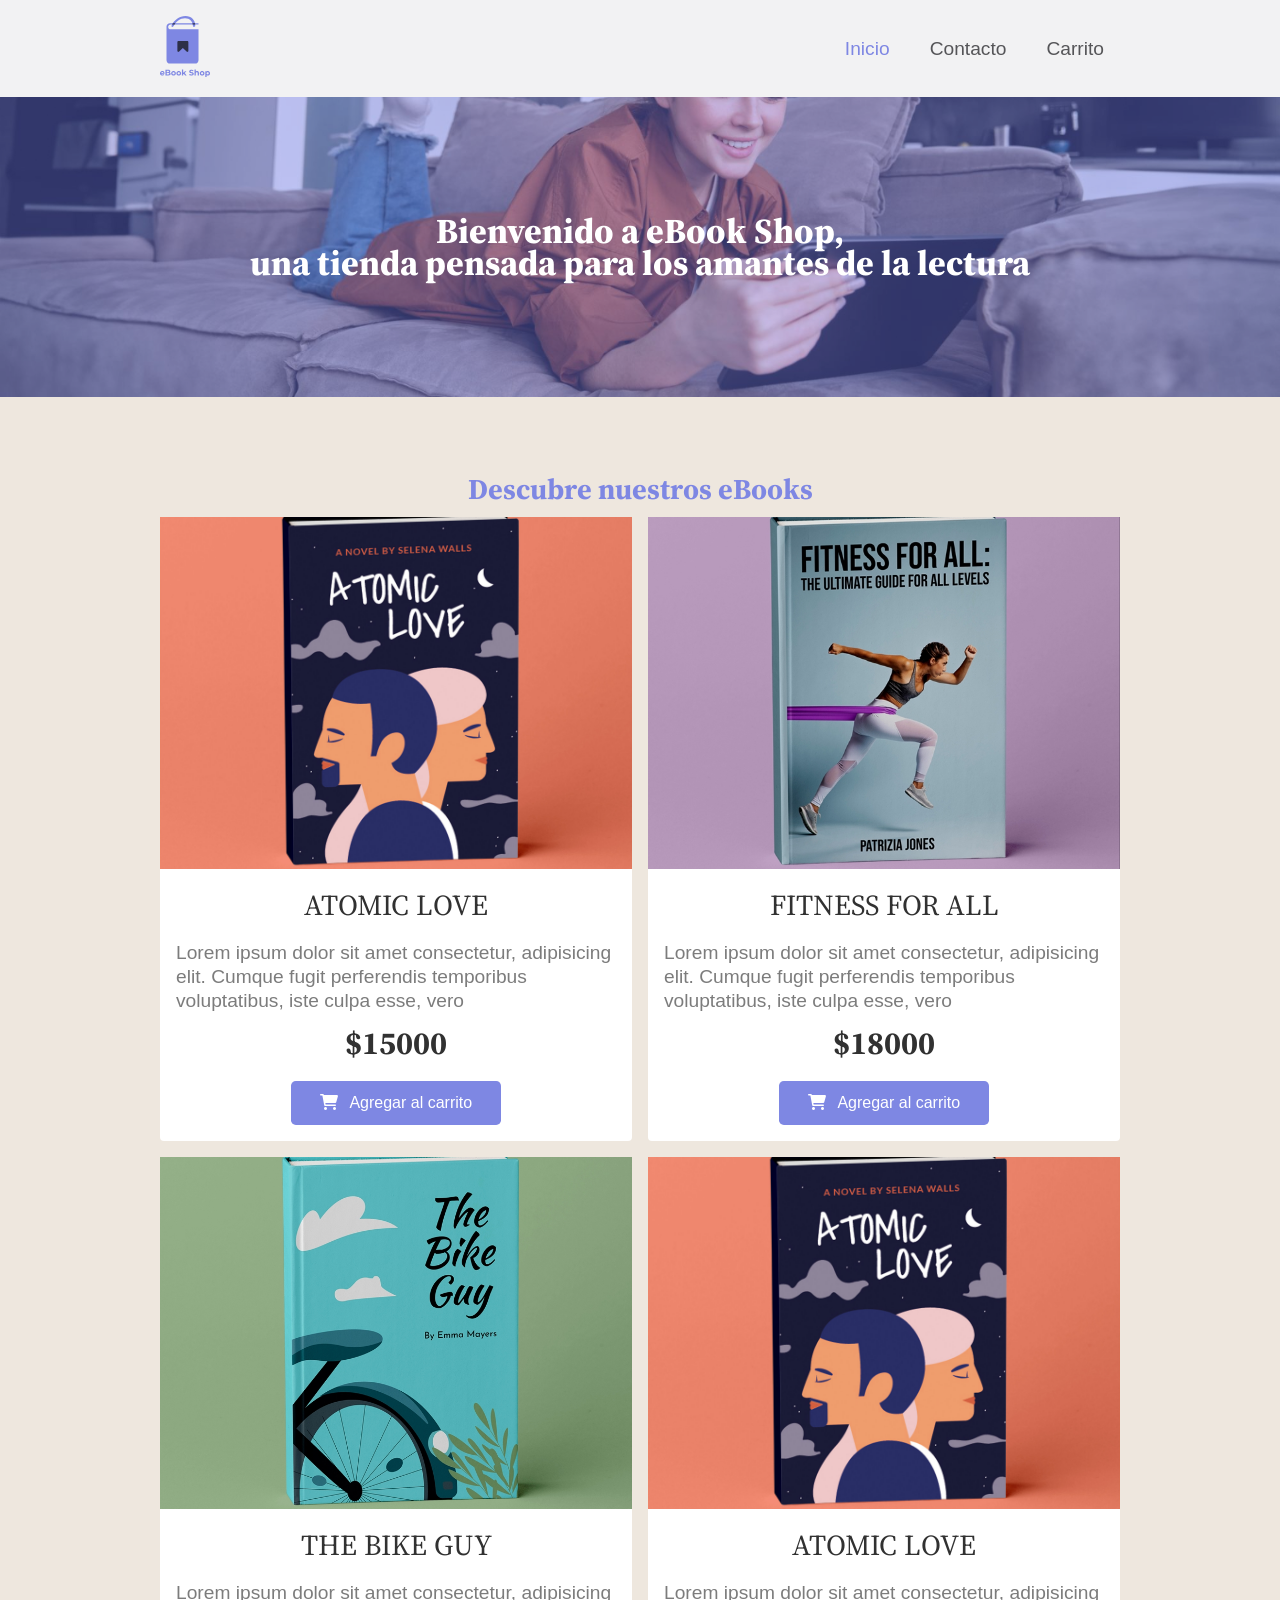
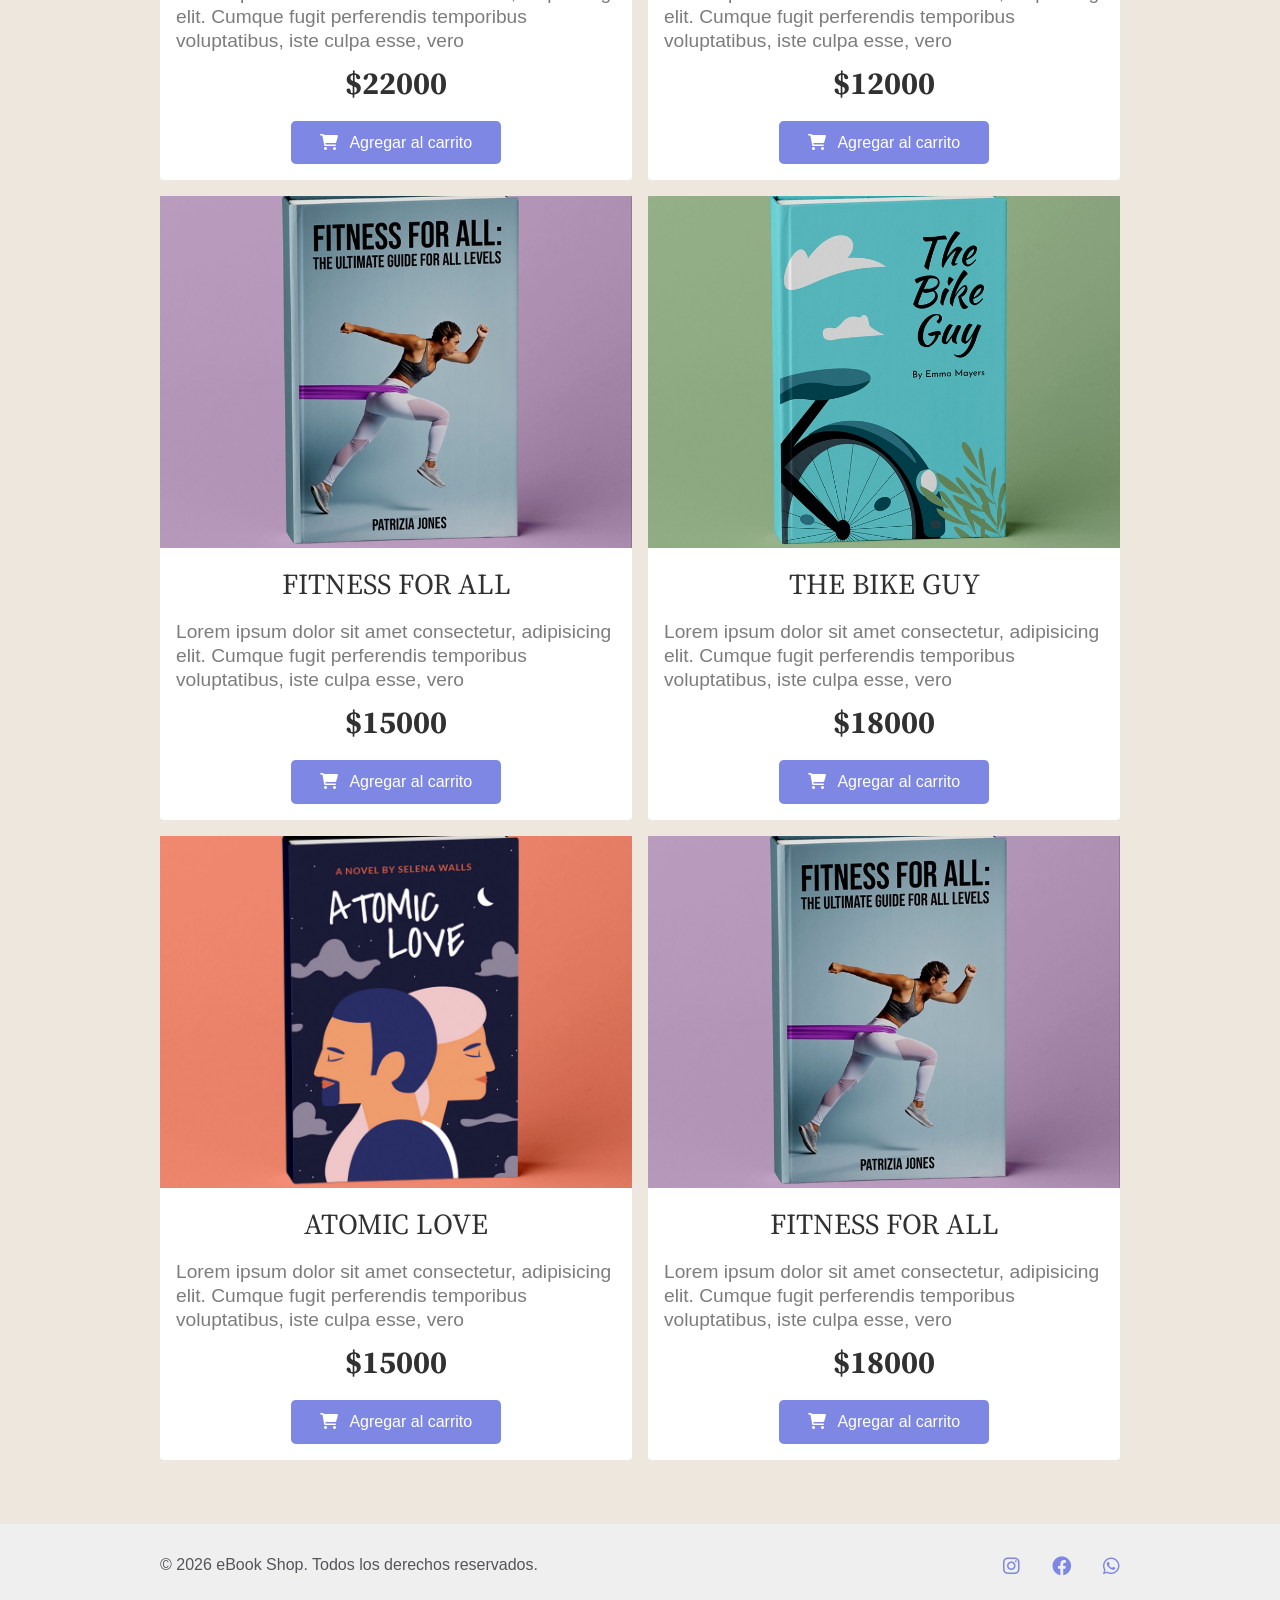
==== index.html @ 68a08d0c "Actualización del proyecto" ====
<!doctype html>
<html lang="es">

<head>
    <meta charset="UTF-8" />
    <meta name="viewport" content="width=device-width, initial-scale=1.0" />
    <title>Mi tienda</title>
    <link rel="stylesheet" href="./css/style.css">
    <link rel="stylesheet" href="https://cdnjs.cloudflare.com/ajax/libs/font-awesome/6.0.0/css/all.min.css">
    <link rel="stylesheet" href="https://cdnjs.cloudflare.com/ajax/libs/font-awesome/6.0.0-beta3/css/all.min.css">

    <link rel="preconnect" href="https://fonts.googleapis.com">
    <link rel="preconnect" href="https://fonts.gstatic.com" crossorigin>
    <link href="https://fonts.googleapis.com/css2?family=Source+Serif+4:ital,opsz,wght@0,8..60,200..900;1,8..60,200..900&display=swap" rel="stylesheet">
</head>

<body>
    <header class="header">
        <a href="./index.html"><img class="header__logo" src="./img/logo-ebook-shop.svg" alt="Logo de la Tienda ebook Shop" /></a>
        <nav class="nav">
            <ul class="nav__list"></ul>
            <li><a class="nav__link nav__link--active" href="./index.html">Inicio</a></li>
            <li><a class="nav__link" href="./pages/contacto.html">Contacto</a></li>
            <li><a class="nav__link" href="./pages/carrito.html">Carrito</a></li>
            </ul>
        </nav>
    </header>
    <main class="main">
        <section class="banner-inicio box-titulo">
            <h1 class="titulo">Bienvenido a eBook Shop,<br> una tienda pensada para los amantes de la lectura</h1>
        </section>

        <section class="productos">
            <h2 class="subtitulo">Descubre nuestros eBooks</h2>

            <div class="box-productos">
                <article class="producto text-secondary">
                    <img src="./img/atomic-love.jpg" alt="Libro Atomic Love" />
                    <div>
                        <h3 class="producto__titulo">Atomic love</h3>
                        <p class="parrafo">
                            Lorem ipsum dolor sit amet consectetur, adipisicing elit. Cumque
                            fugit perferendis temporibus voluptatibus, iste culpa esse, vero
                        </p>
                        <p class="price">$15000</p>
                    </div>
                    <button class="btn bg-secondary btn-primary "><i class="fa-solid fa-cart-shopping"></i> Agregar al carrito</button>
                </article>

                <article class="producto text-secondary">
                    <img src="./img/fitness-for-all.jpg" alt="Libro Fitness for all" />
                    <div>
                        <h3 class="producto__titulo">Fitness for all</h3>
                        <p class="parrafo">
                            Lorem ipsum dolor sit amet consectetur, adipisicing elit. Cumque
                            fugit perferendis temporibus voluptatibus, iste culpa esse, vero
                        </p>
                        <p class="price">$18000</p>
                    </div>
                    <button class="btn bg-secondary btn-primary "><i class="fa-solid fa-cart-shopping"></i> Agregar al carrito</button>
                </article>

                <article class="producto text-secondary">
                    <img src="./img/the-bike-guy.jpg" alt="Libro The bike guy" />
                    <div>
                        <h3 class="producto__titulo">The bike guy</h3>
                        <p class="parrafo">
                            Lorem ipsum dolor sit amet consectetur, adipisicing elit. Cumque
                            fugit perferendis temporibus voluptatibus, iste culpa esse, vero
                        </p>
                        <p class="price">$22000</p>
                    </div>
                    <button class="btn bg-secondary btn-primary "><i class="fa-solid fa-cart-shopping"></i> Agregar al carrito</button>
                </article>
                <article class="producto text-secondary">
                    <img src="./img/atomic-love.jpg" alt="Libro Atomic love" />
                    <div>
                        <h3 class="producto__titulo">Atomic love</h3>
                        <p class="parrafo">
                            Lorem ipsum dolor sit amet consectetur, adipisicing elit. Cumque
                            fugit perferendis temporibus voluptatibus, iste culpa esse, vero
                        </p>
                        <p class="price">$12000</p>
                    </div>
                    <button class="btn bg-secondary btn-primary "><i class="fa-solid fa-cart-shopping"></i> Agregar al carrito</button>
                </article>

                <article class="producto text-secondary">
                    <img src="./img/fitness-for-all.jpg" alt="Libro Fitness for all" />
                    <div>
                        <h3 class="producto__titulo">Fitness for all</h3>
                        <p class="parrafo">
                            Lorem ipsum dolor sit amet consectetur, adipisicing elit. Cumque
                            fugit perferendis temporibus voluptatibus, iste culpa esse, vero
                        </p>
                        <p class="price">$15000</p>
                    </div>
                    <button class="btn bg-secondary btn-primary "><i class="fa-solid fa-cart-shopping"></i> Agregar al carrito</button>
                </article>

                <article class="producto text-secondary">
                    <img src="./img/the-bike-guy.jpg" alt="Libro The bike guy" />
                    <div>
                        <h3 class="producto__titulo">The bike guy</h3>
                        <p class="parrafo">
                            Lorem ipsum dolor sit amet consectetur, adipisicing elit. Cumque
                            fugit perferendis temporibus voluptatibus, iste culpa esse, vero
                        </p>
                        <p class="price">$18000</p>
                    </div>
                    <button class="btn bg-secondary btn-primary "><i class="fa-solid fa-cart-shopping"></i> Agregar al carrito</button>
                </article>

                <article class="producto text-secondary">
                    <img src="./img/atomic-love.jpg" alt="Libro Atomic Love" />
                    <div>
                        <h3 class="producto__titulo">Atomic love</h3>
                        <p class="parrafo">
                            Lorem ipsum dolor sit amet consectetur, adipisicing elit. Cumque
                            fugit perferendis temporibus voluptatibus, iste culpa esse, vero
                        </p>
                        <p class="price">$15000</p>
                    </div>
                    <button class="btn bg-secondary btn-primary "><i class="fa-solid fa-cart-shopping"></i> Agregar al carrito</button>
                </article>

                <article class="producto text-secondary">
                    <img src="./img/fitness-for-all.jpg" alt="Libro Fitness for all" />
                    <div>
                        <h3 class="producto__titulo">Fitness for all</h3>
                        <p class="parrafo">
                            Lorem ipsum dolor sit amet consectetur, adipisicing elit. Cumque
                            fugit perferendis temporibus voluptatibus, iste culpa esse, vero
                        </p>
                        <p class="price">$18000</p>
                    </div>
                    <button class="btn bg-secondary btn-primary "><i class="fa-solid fa-cart-shopping"></i> Agregar al carrito</button>
                </article>

            </div>
        </section>
    </main>

    <footer class="footer">
        <p>© 2026 eBook Shop. Todos los derechos reservados.</p>
        <nav>
            <ul>
                <li><a href="https://www.instagram.com" target="_blank"><i class="fab fa-instagram" alt="Logo de Instagram"></i></a></li>
                <li><a href="https://www.facebook.com" target="_blank"><i class="fab fa-facebook" alt="Logo de Facebook"></i></a></li>
                <li><a href="https://api.whatsapp.com/" target="_blank"><i class="fab fa-whatsapp" alt="Logo de WhatsApp"></i></a></li>
            </ul>
        </nav>
    </footer>
</body>

</html>
---- css/style.css ----
/*
==================================================================================
=                                    Estilos generales                           =
==================================================================================
*/

* {
    margin: 0;
    padding: 0;
    box-sizing: border-box;
}

html {
    height: 100%;
}

body {
    font-family: sans-serif;
    background-color: #eee7de;
    display: flex;
    flex-direction: column;
    height: 100vh;
}

main {
    width: 100%;
    margin: auto;
    padding-bottom: 2rem;
    flex: 1;
    display: flex;
    flex-direction: column;
    align-items: center;
}

main section {
    padding: 2rem 10rem;
    display: flex;
    flex-direction: column;
    align-items: center;
}




h1,
h2,
h3,
h4,
h5,
h6 {
    font-family: "Source Serif 4", serif;
}

h1 {
    font-size: 3.5rem;
    font-weight: 800;
    line-height: 2rem;
    margin: 3rem 0;
}

h2 {
    font-size: 2.5rem;
    font-weight: 700;
    line-height: 1.5rem;
    margin: 3rem 0;
}


a {
    text-decoration: none;
}

nav ul {
    list-style: none;
}

section {
    width: 100%;
}

.parrafo {
    color: #7c7c7c;
    font-size: 1.2rem;
    line-height: 1.5rem;
    margin-top: 1rem;
}

.text-dark {
    color: #313131;
}

.text-secondary {
    color: #7c7c7c;
}

/*Botones */
.btn {
    padding: 0.8rem 1.8rem;
    border: none;
    border-radius: 0.3rem;
    cursor: pointer;
    color: #ffffff;
    font-size: 1rem;
    margin-top: 1rem;
}

.btn-primary {
    background-color: #7e87e3;
}

.btn-secondary {
    color: #8670ec;
}



/*Menú de navegación*/
.header {
    background: #f2f2f3;
    display: flex;
    flex-direction: row;
    justify-content: space-between;
    align-items: center;
    padding: 1rem 10rem;
}

.header__logo {
    width: 50px;
}

.nav {
    list-style-type: none;
    display: flex;
    flex-direction: row;
    justify-content: left;
    align-items: center;
    gap: 40px;
    padding: 1rem;
}

.nav__list {
    display: flex;
    flex-direction: row;
    list-style-type: none;
}

.nav__link {
    cursor: pointer;
    color: #555558;
    font-size: 1.2rem;
}

.nav__link--active {
    color: #7e87e3;
}

/*Footer*/
.footer {
    background: #efeff0;
    padding: 2rem 10rem;
    text-align: center;
    display: flex;
    flex-direction: row;
    justify-content: space-between;
}

.footer p {
    margin-bottom: 1rem;
    color: #555558;
}

.footer nav ul {
    display: flex;
    justify-content: left;
    gap: 2rem;
    list-style: none;
}

.footer nav ul li a {
    color: #7e87e3;
    font-size: 1.2rem;
    display: flex;
    align-items: center;
    gap: 0.5rem;
}

.footer nav ul li a:hover {
    color: #555558;
}

/*
==================================================================================
=                                    Inicio                                      =
==================================================================================
*/

/*Banner inicio*/
.banner-inicio {
    width: 100%;
    padding: 0;
    background-image: url("../img/banner.jpg");
    background-repeat: no-repeat;
    background-size: cover;
    height: 300px;
    background-position: center bottom;
    position: relative;
    z-index: 1;
    display: flex;
    align-items: center;
    justify-content: center;
}

.banner-inicio::after {
    content: " ";
    width: 100%;
    height: 100%;
    background-color: rgba(112, 126, 255, 0.4);
    position: absolute;
    top: 0;
    left: 0;
    z-index: 2;
}

/*Sección título*/

.box-titulo {
    background-color: #7e87e3;
}

.titulo {
    color: #ffffff;
    font-size: 2.2rem;
    text-align: center;
    z-index: 3;
    position: relative;
}

.subtitulo {
    font-size: 1.8rem;
    color: #7e87e3;
    text-align: center;
    margin-bottom: 1rem;
    font-weight: bold;
}

/*Productos*/
.box-productos {
    display: flex;
    flex-direction: row;
    gap: 1rem;
    justify-content: center;
    flex-wrap: wrap;
}

.producto {
    background-color: #ffffff;
    display: flex;
    flex-direction: column;
    align-items: center;
    justify-content: space-between;
    border-radius: 4px;
    flex: 1 1 350px;
    padding-bottom: 1rem;
}

.producto div {
    padding: 1rem;
    display: flex;
    flex-direction: column;
    align-items: center;
}

.producto img {
    width: 100%;
    height: 22rem;
    object-fit: cover;
}

.producto__titulo {
    font-size: 1.8rem;
    color: #313131;
    text-transform: uppercase;
    font-weight: 400;
}

.producto .price {
    color: #313131;
    font-size: 2rem;
    font-weight: bold;
    margin-top: 0.5rem;
    font-family: "Source Serif 4", serif;
}

.producto button {
    margin-top: 0;
}

.producto button i {
    margin-right: 0.5rem;
}

/*
==================================================================================
=                                    Contacto                                    =
==================================================================================
*/

.form {
    background-color: #7e87e3;
    padding: 2rem;
    border-radius: 4px;
    max-width: 500px;
    margin: 0 auto;
}

.form__label {
    display: block;
    margin-bottom: 0.5rem;
    color: #ffffff;
    font-weight: bold;
    padding-bottom: 0.5rem;
}

.form__input {
    width: 100%;
    padding: 0.8rem;
    margin-bottom: 1rem;
    border: none;
    border-radius: 4px;
    margin-top: 0.5rem;
    background-color: transparent;
    margin: none;
    border-bottom: 1px solid #ccc;
    color: #ffffff;
}

.form__textarea {
    width: 100%;
    padding: 0.8rem;
    margin-bottom: 1rem;
    border: none;
    border-radius: 4px;
    resize: vertical;
    margin-top: 0.5rem;
    background-color: transparent;
    margin: none;
    border: 1px solid #ccc;
    color: #ffffff;

}

/*
==================================================================================
=                                    Carrito                                     =
==================================================================================
*/


@media (max-width: 768px) {

    .header,
    .footer,
    .main section {
        flex-direction: column;
        align-items: center;
        gap: 1rem;
        padding: 1rem;
    }

    .nav {
        flex-direction: column;
        gap: 10px;
    }

    .box-productos {
        flex-direction: column;
        align-items: center;
    }
}
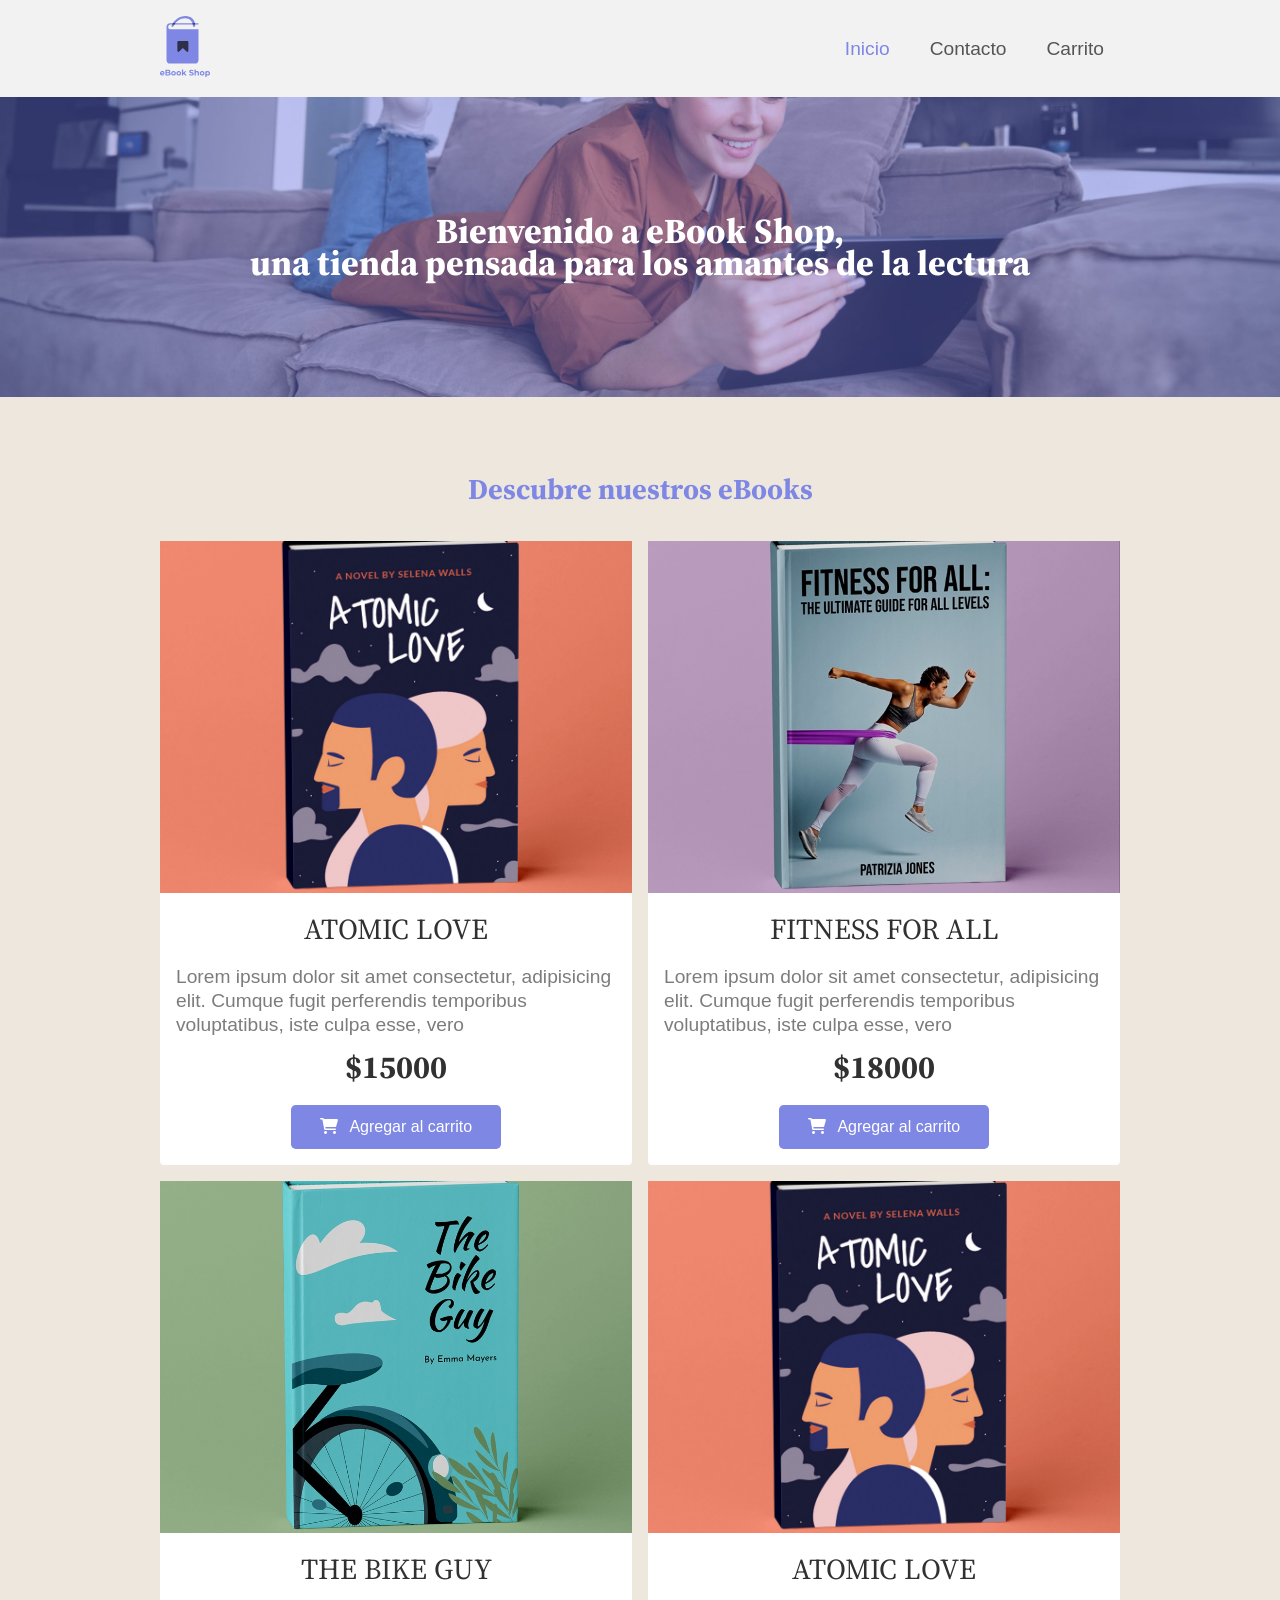
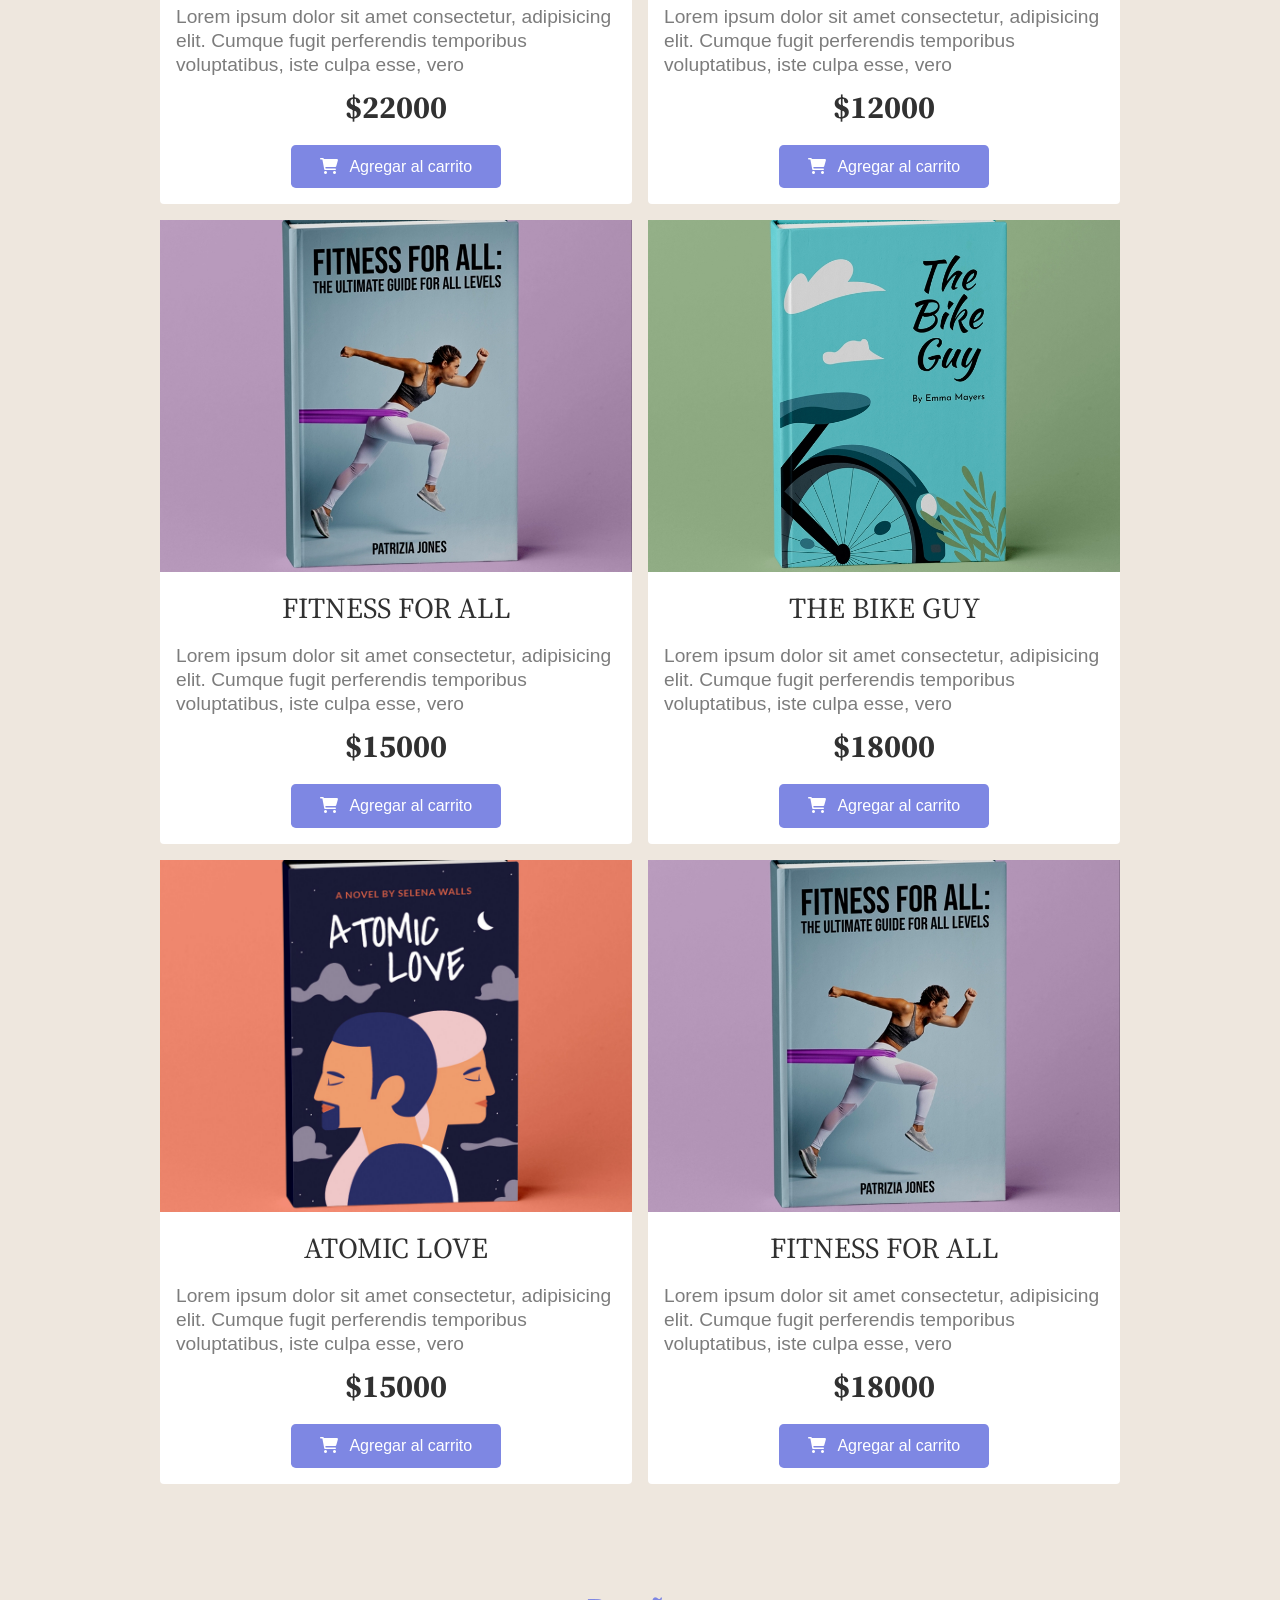
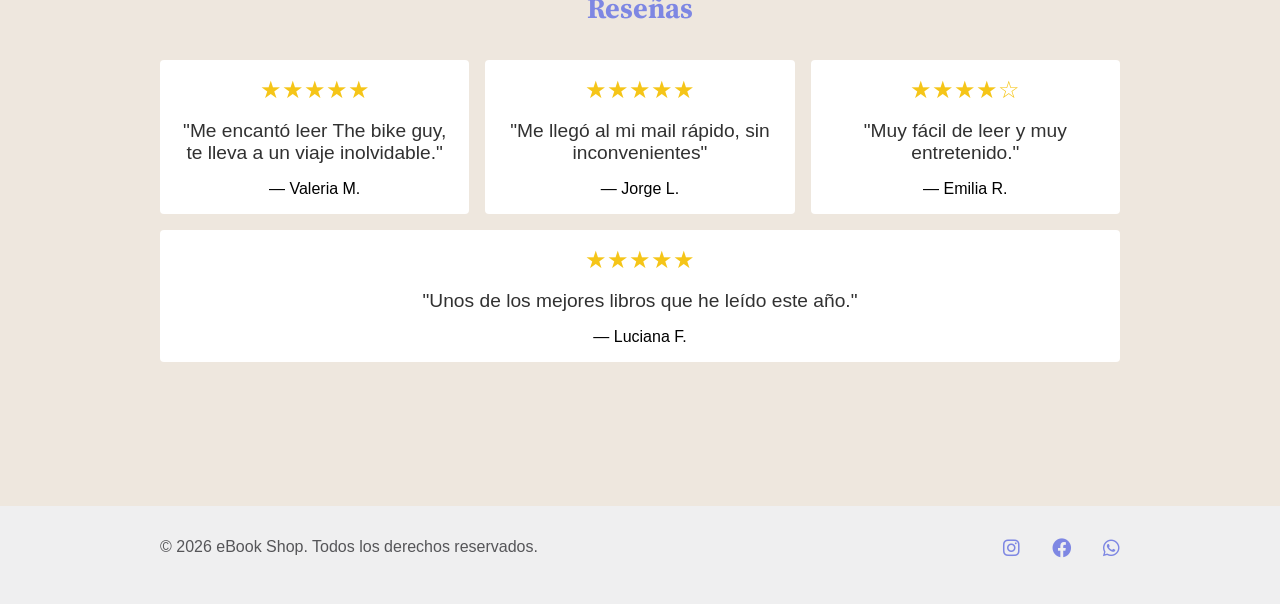
==== commit 5b456940: "Subida del Proyecto" ====
--- a/index.html
+++ b/index.html
@@ -31,7 +31,7 @@
         </section>
 
         <section class="productos">
-            <h2 class="subtitulo">Descubre nuestros eBooks</h2>
+            <h2 class="titulo-section">Descubre nuestros eBooks</h2>
 
             <div class="box-productos">
                 <article class="producto text-secondary">
@@ -139,6 +139,34 @@
 
             </div>
         </section>
+
+        <section class="resenas">
+            <h2 class="titulo-section">Reseñas</h2>
+
+            <div class="box-resenas">
+                <article class="card-resena">
+                    <p class="estrellas">★★★★★</p>
+                    <p class="resena">"Me encantó leer The bike guy, te lleva a un viaje inolvidable."</p>
+                    <p class="autor">— Valeria M.</p>
+                </article>
+                <article class="card-resena">
+                    <p class="estrellas">★★★★★</p>
+                    <p class="resena">"Me llegó al mi mail rápido, sin inconvenientes"</p>
+                    <p class="autor">— Jorge L.</p>
+                </article>
+                <article class="card-resena">
+                    <p class="estrellas">★★★★☆</p>
+                    <p class="resena">"Muy fácil de leer y muy entretenido."</p>
+                    <p class="autor">— Emilia R.</p>
+                </article>
+                <article class="card-resena">
+                    <p class="estrellas">★★★★★</p>
+                    <p class="resena">"Unos de los mejores libros que he leído este año."</p>
+                    <p class="autor">— Luciana F.</p>
+                </article>
+            </div>
+
+        </section>
     </main>
 
     <footer class="footer">
--- a/css/style.css
+++ b/css/style.css
@@ -235,15 +235,19 @@
     position: relative;
 }
 
-.subtitulo {
+.titulo-section {
     font-size: 1.8rem;
     color: #7e87e3;
     text-align: center;
-    margin-bottom: 1rem;
+    margin-bottom: 2.5rem;
     font-weight: bold;
 }
 
-/*Productos*/
+/*
+==================================================================================
+=                                    Productos                                   =
+==================================================================================
+*/
 .box-productos {
     display: flex;
     flex-direction: row;
@@ -297,6 +301,44 @@
 
 .producto button i {
     margin-right: 0.5rem;
+}
+
+/*
+==================================================================================
+=                                    Reseñas                                      =
+==================================================================================
+*/
+
+.box-resenas {
+    display: flex;
+    flex-direction: row;
+    gap: 1rem;
+    justify-content: center;
+    flex-wrap: wrap;
+    padding-bottom: 5rem;
+}
+
+.card-resena {
+    background-color: #ffffff;
+    display: flex;
+    flex-direction: column;
+    align-items: center;
+    justify-content: space-between;
+    border-radius: 4px;
+    flex: 1 1 250px;
+    padding: 1rem;
+}
+
+.estrellas {
+    color: #f5c518;
+    font-size: 1.5rem;
+}
+
+.resena {
+    color: #313131;
+    font-size: 1.2rem;
+    text-align: center;
+    margin: 1rem 0;
 }
 
 /*
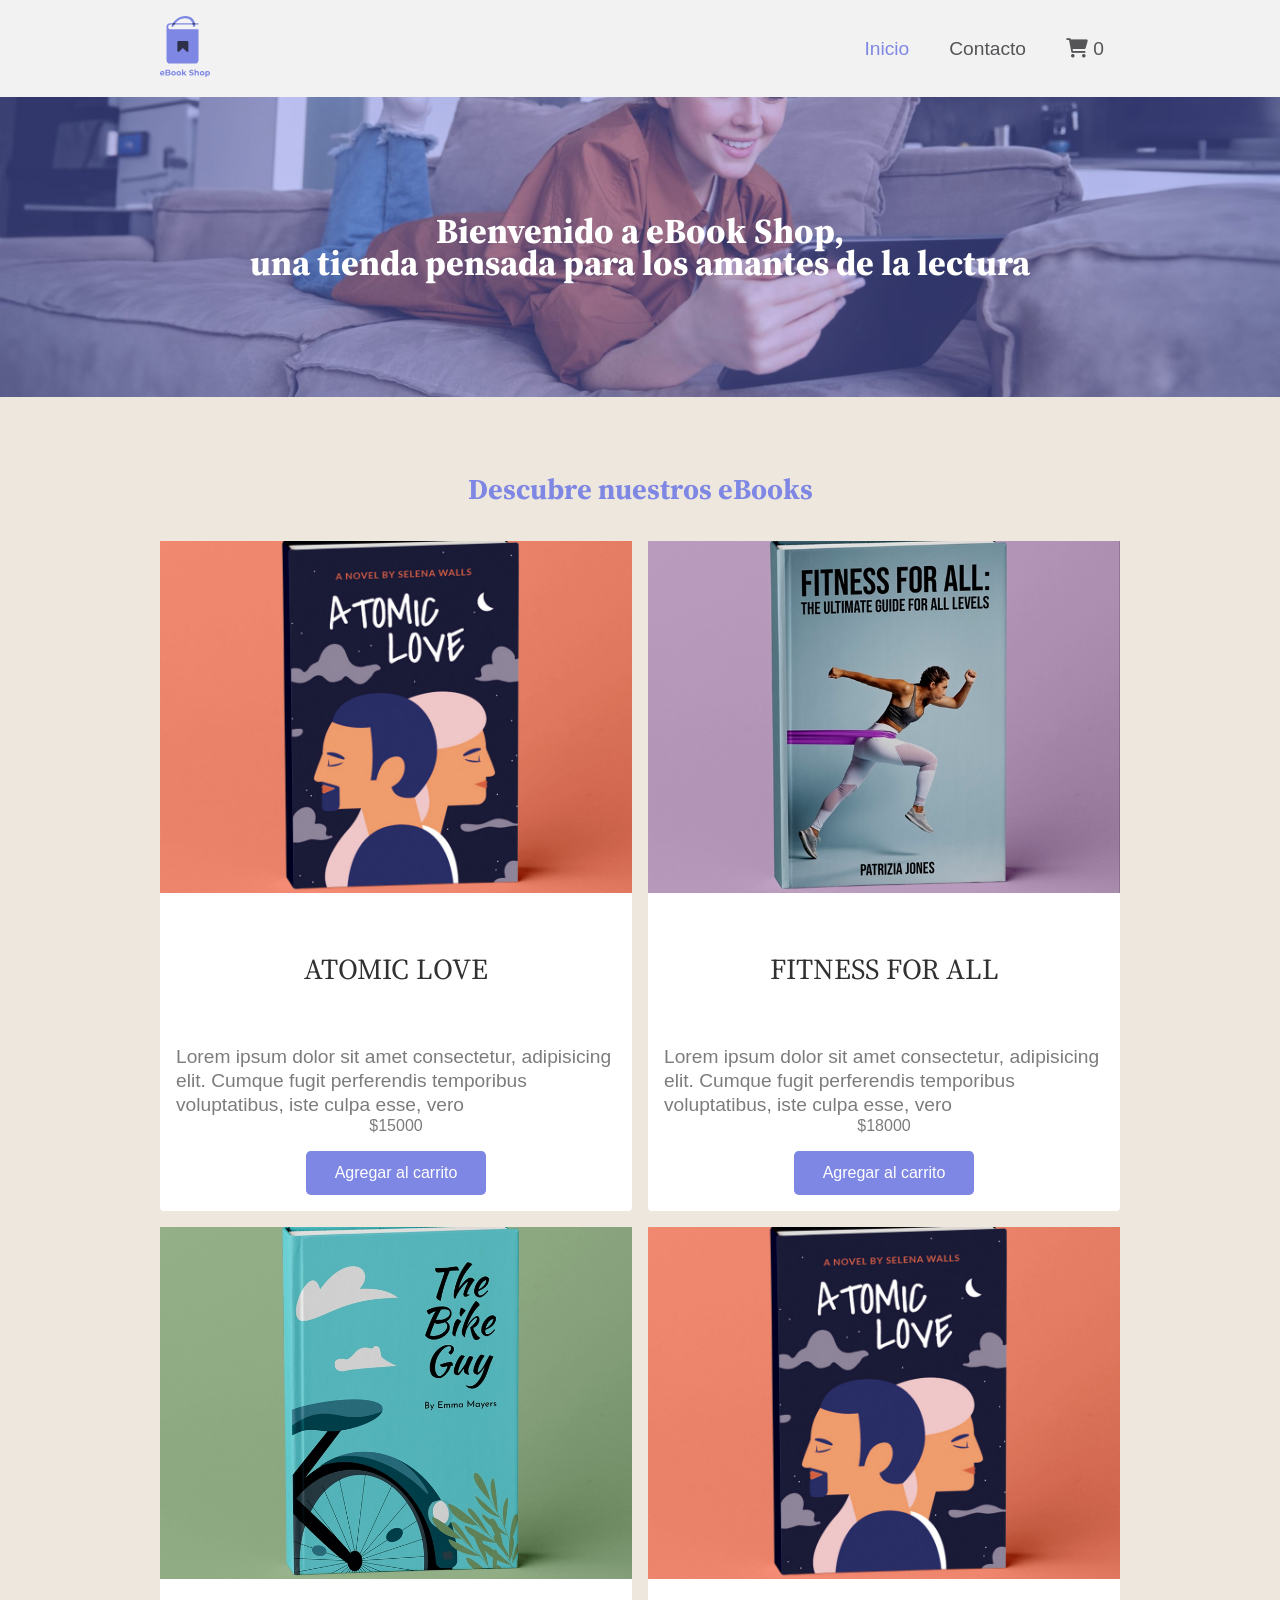
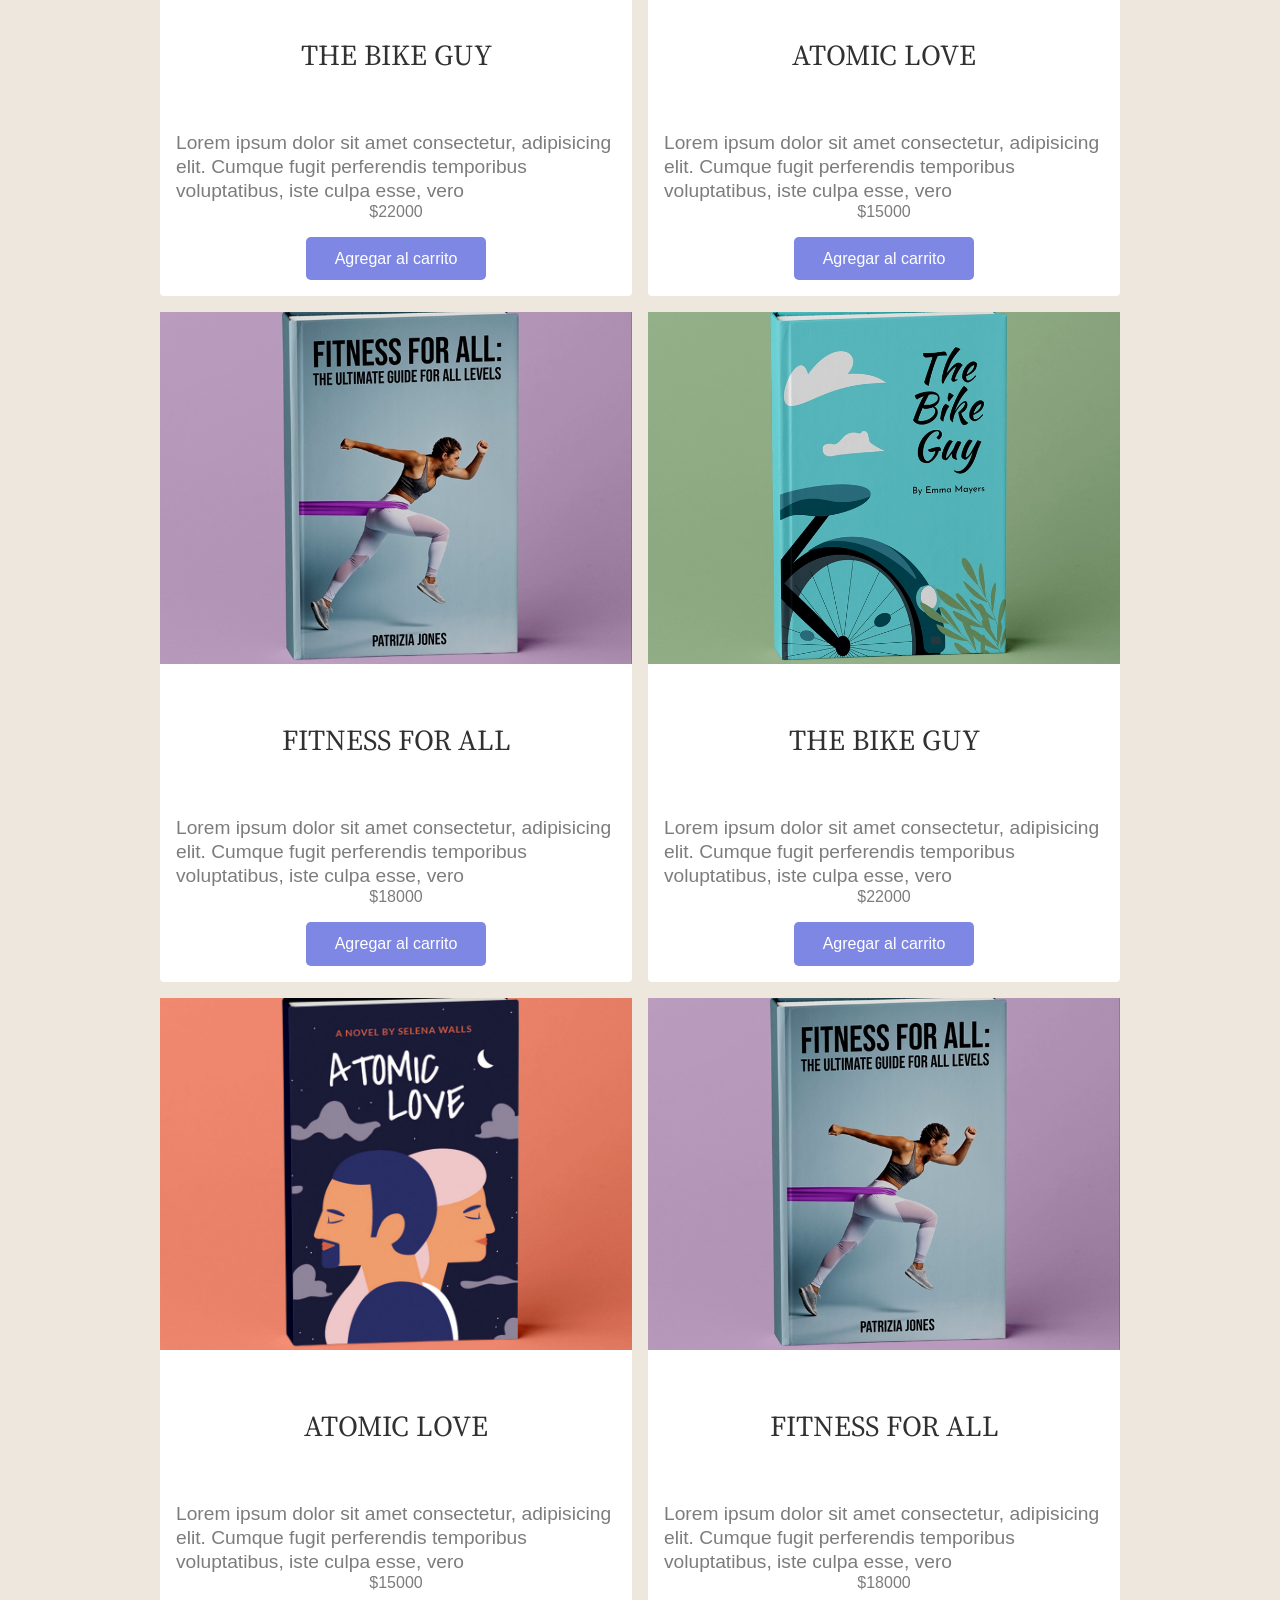
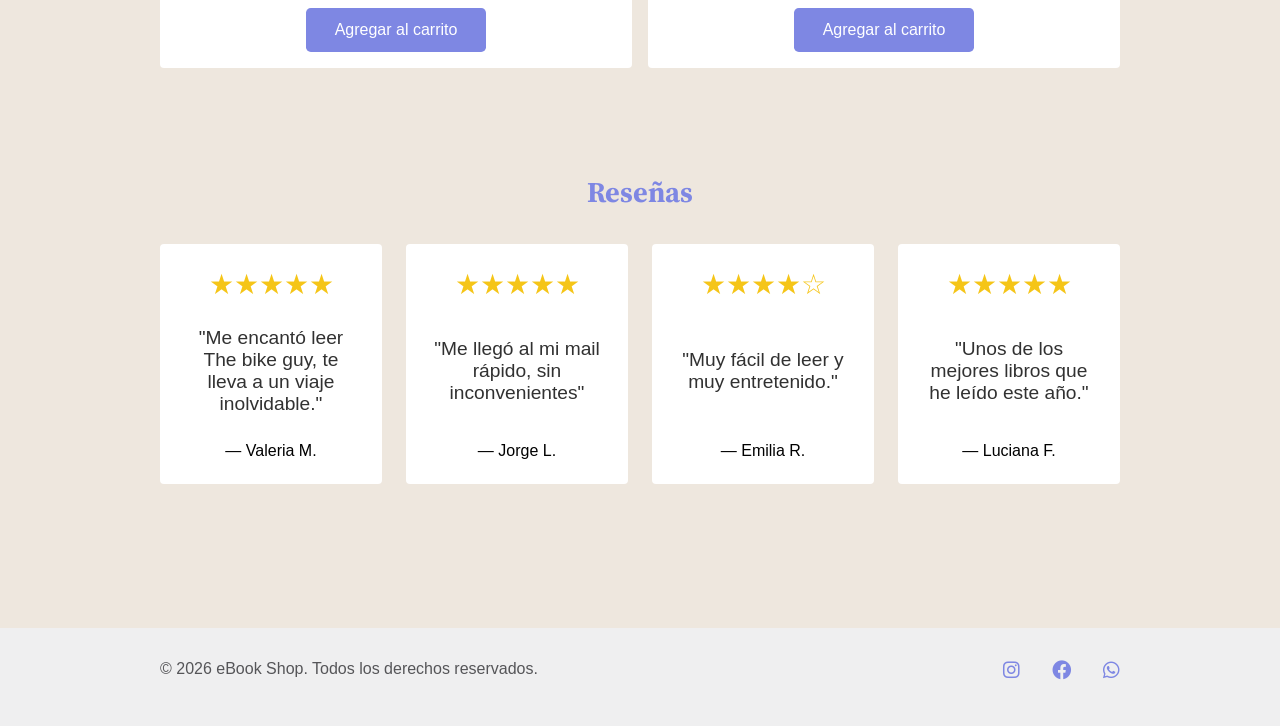
==== commit 615d1993: "Aplicación de javaScript, renderización de productos y contador del carrito" ====
--- a/index.html
+++ b/index.html
@@ -21,11 +21,15 @@
             <ul class="nav__list"></ul>
             <li><a class="nav__link nav__link--active" href="./index.html">Inicio</a></li>
             <li><a class="nav__link" href="./pages/contacto.html">Contacto</a></li>
-            <li><a class="nav__link" href="./pages/carrito.html">Carrito</a></li>
+            <li><a class="nav__link" href="./pages/carrito.html">
+                    <i class="fa-solid fa-cart-shopping"></i>
+                    <span id="contador-carrito">0</span>
+                </a>
+            </li>
             </ul>
         </nav>
     </header>
-    <main class="main">
+    <main id="main-productos" class="main-productos">
         <section class="banner-inicio box-titulo">
             <h1 class="titulo">Bienvenido a eBook Shop,<br> una tienda pensada para los amantes de la lectura</h1>
         </section>
@@ -33,16 +37,16 @@
         <section class="productos">
             <h2 class="titulo-section">Descubre nuestros eBooks</h2>
 
-            <div class="box-productos">
-                <article class="producto text-secondary">
+            <div id="contenedor-productos" class="box-productos">
+                <!-- <article class="producto text-secondary">
                     <img src="./img/atomic-love.jpg" alt="Libro Atomic Love" />
                     <div>
                         <h3 class="producto__titulo">Atomic love</h3>
-                        <p class="parrafo">
+                        <p class="producto__descripcion">
                             Lorem ipsum dolor sit amet consectetur, adipisicing elit. Cumque
                             fugit perferendis temporibus voluptatibus, iste culpa esse, vero
                         </p>
-                        <p class="price">$15000</p>
+                        <p class="producto__precio">$15000</p>
                     </div>
                     <button class="btn bg-secondary btn-primary "><i class="fa-solid fa-cart-shopping"></i> Agregar al carrito</button>
                 </article>
@@ -51,11 +55,11 @@
                     <img src="./img/fitness-for-all.jpg" alt="Libro Fitness for all" />
                     <div>
                         <h3 class="producto__titulo">Fitness for all</h3>
-                        <p class="parrafo">
+                        <p class="producto__descripcion">
                             Lorem ipsum dolor sit amet consectetur, adipisicing elit. Cumque
                             fugit perferendis temporibus voluptatibus, iste culpa esse, vero
                         </p>
-                        <p class="price">$18000</p>
+                        <p class="producto__precio">$18000</p>
                     </div>
                     <button class="btn bg-secondary btn-primary "><i class="fa-solid fa-cart-shopping"></i> Agregar al carrito</button>
                 </article>
@@ -64,11 +68,11 @@
                     <img src="./img/the-bike-guy.jpg" alt="Libro The bike guy" />
                     <div>
                         <h3 class="producto__titulo">The bike guy</h3>
-                        <p class="parrafo">
+                        <p class="producto__descripcion">
                             Lorem ipsum dolor sit amet consectetur, adipisicing elit. Cumque
                             fugit perferendis temporibus voluptatibus, iste culpa esse, vero
                         </p>
-                        <p class="price">$22000</p>
+                        <p class="producto__precio">$22000</p>
                     </div>
                     <button class="btn bg-secondary btn-primary "><i class="fa-solid fa-cart-shopping"></i> Agregar al carrito</button>
                 </article>
@@ -76,68 +80,19 @@
                     <img src="./img/atomic-love.jpg" alt="Libro Atomic love" />
                     <div>
                         <h3 class="producto__titulo">Atomic love</h3>
-                        <p class="parrafo">
+                        <p class="producto__descripcion">
                             Lorem ipsum dolor sit amet consectetur, adipisicing elit. Cumque
                             fugit perferendis temporibus voluptatibus, iste culpa esse, vero
                         </p>
-                        <p class="price">$12000</p>
+                        <p class="producto__precio">$12000</p>
                     </div>
                     <button class="btn bg-secondary btn-primary "><i class="fa-solid fa-cart-shopping"></i> Agregar al carrito</button>
-                </article>
+                </article> -->
 
-                <article class="producto text-secondary">
-                    <img src="./img/fitness-for-all.jpg" alt="Libro Fitness for all" />
-                    <div>
-                        <h3 class="producto__titulo">Fitness for all</h3>
-                        <p class="parrafo">
-                            Lorem ipsum dolor sit amet consectetur, adipisicing elit. Cumque
-                            fugit perferendis temporibus voluptatibus, iste culpa esse, vero
-                        </p>
-                        <p class="price">$15000</p>
-                    </div>
-                    <button class="btn bg-secondary btn-primary "><i class="fa-solid fa-cart-shopping"></i> Agregar al carrito</button>
-                </article>
-
-                <article class="producto text-secondary">
-                    <img src="./img/the-bike-guy.jpg" alt="Libro The bike guy" />
-                    <div>
-                        <h3 class="producto__titulo">The bike guy</h3>
-                        <p class="parrafo">
-                            Lorem ipsum dolor sit amet consectetur, adipisicing elit. Cumque
-                            fugit perferendis temporibus voluptatibus, iste culpa esse, vero
-                        </p>
-                        <p class="price">$18000</p>
-                    </div>
-                    <button class="btn bg-secondary btn-primary "><i class="fa-solid fa-cart-shopping"></i> Agregar al carrito</button>
-                </article>
-
-                <article class="producto text-secondary">
-                    <img src="./img/atomic-love.jpg" alt="Libro Atomic Love" />
-                    <div>
-                        <h3 class="producto__titulo">Atomic love</h3>
-                        <p class="parrafo">
-                            Lorem ipsum dolor sit amet consectetur, adipisicing elit. Cumque
-                            fugit perferendis temporibus voluptatibus, iste culpa esse, vero
-                        </p>
-                        <p class="price">$15000</p>
-                    </div>
-                    <button class="btn bg-secondary btn-primary "><i class="fa-solid fa-cart-shopping"></i> Agregar al carrito</button>
-                </article>
-
-                <article class="producto text-secondary">
-                    <img src="./img/fitness-for-all.jpg" alt="Libro Fitness for all" />
-                    <div>
-                        <h3 class="producto__titulo">Fitness for all</h3>
-                        <p class="parrafo">
-                            Lorem ipsum dolor sit amet consectetur, adipisicing elit. Cumque
-                            fugit perferendis temporibus voluptatibus, iste culpa esse, vero
-                        </p>
-                        <p class="price">$18000</p>
-                    </div>
-                    <button class="btn bg-secondary btn-primary "><i class="fa-solid fa-cart-shopping"></i> Agregar al carrito</button>
-                </article>
 
             </div>
+
+
         </section>
 
         <section class="resenas">
@@ -179,6 +134,11 @@
             </ul>
         </nav>
     </footer>
+
+    <script type="module" src="./js/index.js"></script>
+    <script type="module" src="./js/productos.js"></script>
+    <script type="module" src="./js/index.js"></script>
+    <script type="module" src="./js/productos.js"></script>
 </body>
 
 </html>
--- a/css/style.css
+++ b/css/style.css
@@ -78,7 +78,8 @@
     width: 100%;
 }
 
-.parrafo {
+.parrafo,
+.producto__descripcion {
     color: #7c7c7c;
     font-size: 1.2rem;
     line-height: 1.5rem;
@@ -310,11 +311,10 @@
 */
 
 .box-resenas {
-    display: flex;
-    flex-direction: row;
-    gap: 1rem;
-    justify-content: center;
-    flex-wrap: wrap;
+    display: grid;
+    grid-template-columns: repeat(4, minmax(220px, 1fr));
+    gap: 1.5rem;
+    width: 100%;
     padding-bottom: 5rem;
 }
 
@@ -325,13 +325,14 @@
     align-items: center;
     justify-content: space-between;
     border-radius: 4px;
-    flex: 1 1 250px;
-    padding: 1rem;
+    width: 100%;
+    min-height: 240px;
+    padding: 1.5rem;
 }
 
 .estrellas {
     color: #f5c518;
-    font-size: 1.5rem;
+    font-size: 1.75rem;
 }
 
 .resena {
@@ -398,6 +399,20 @@
 */
 
 
+
+/*
+==================================================================================
+=                                    Responsive                                     =
+==================================================================================
+*/
+
+
+@media (max-width: 1024px) {
+    .box-resenas {
+        grid-template-columns: repeat(2, minmax(220px, 1fr));
+    }
+}
+
 @media (max-width: 768px) {
 
     .header,
@@ -418,4 +433,10 @@
         flex-direction: column;
         align-items: center;
     }
+}
+
+@media (max-width: 580px) {
+    .box-resenas {
+        grid-template-columns: 1fr;
+    }
 }
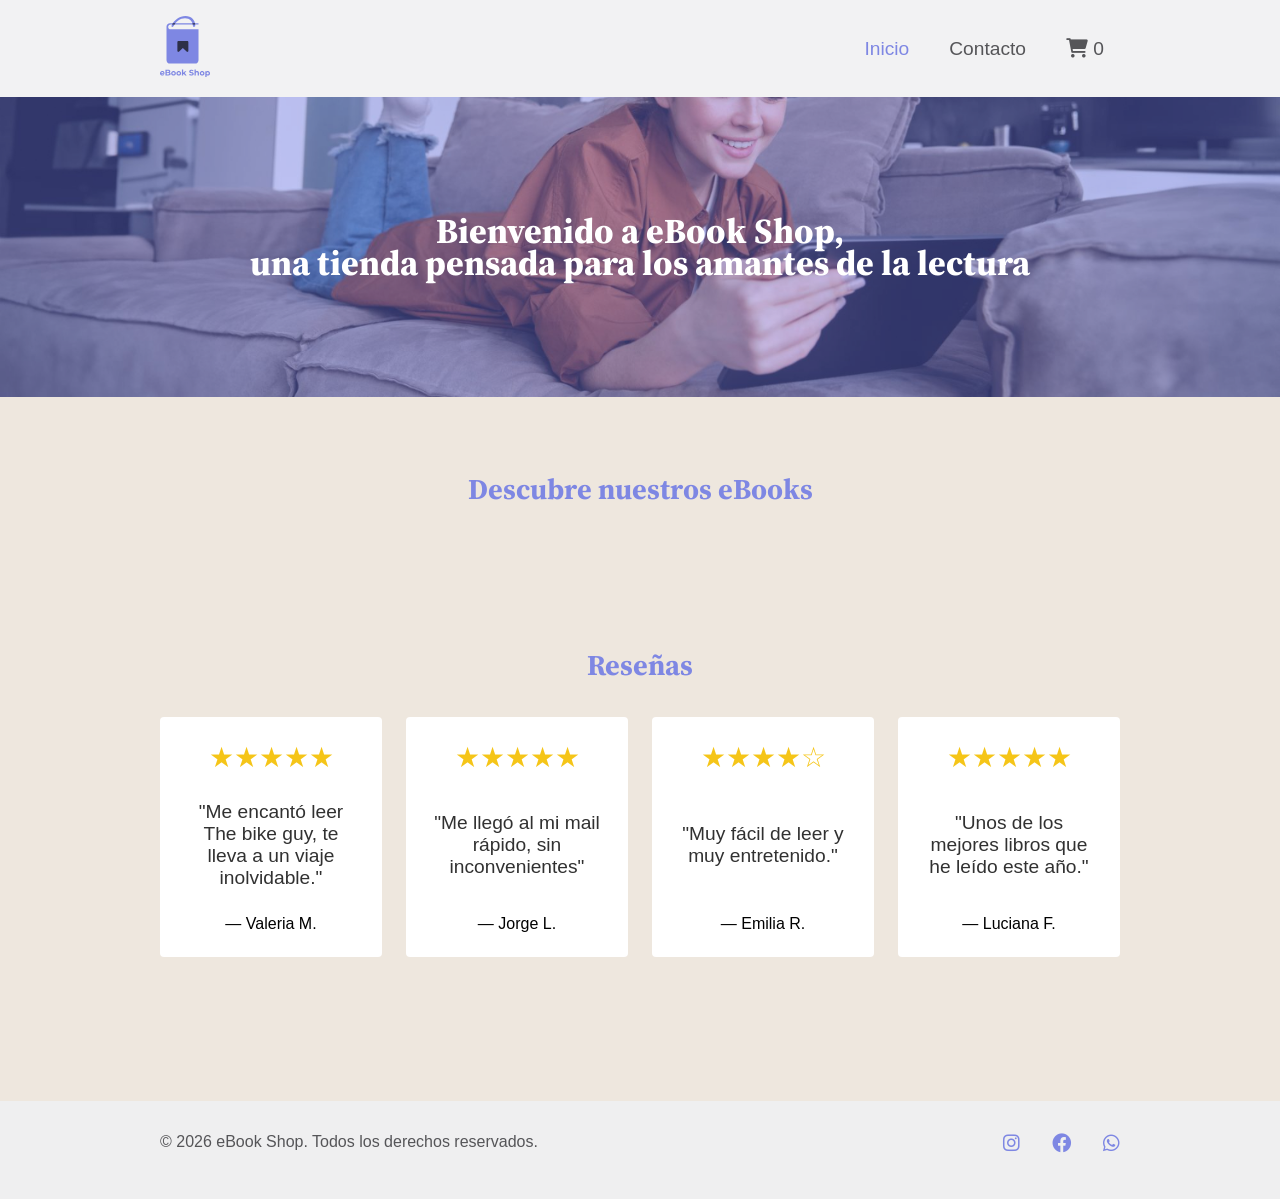
==== commit 5744a92b: "feat: conectar JSON con fetch e implementar lógica de gestión del carrito" ====
--- a/index.html
+++ b/index.html
@@ -137,8 +137,6 @@
 
     <script type="module" src="./js/index.js"></script>
     <script type="module" src="./js/productos.js"></script>
-    <script type="module" src="./js/index.js"></script>
-    <script type="module" src="./js/productos.js"></script>
 </body>
 
 </html>
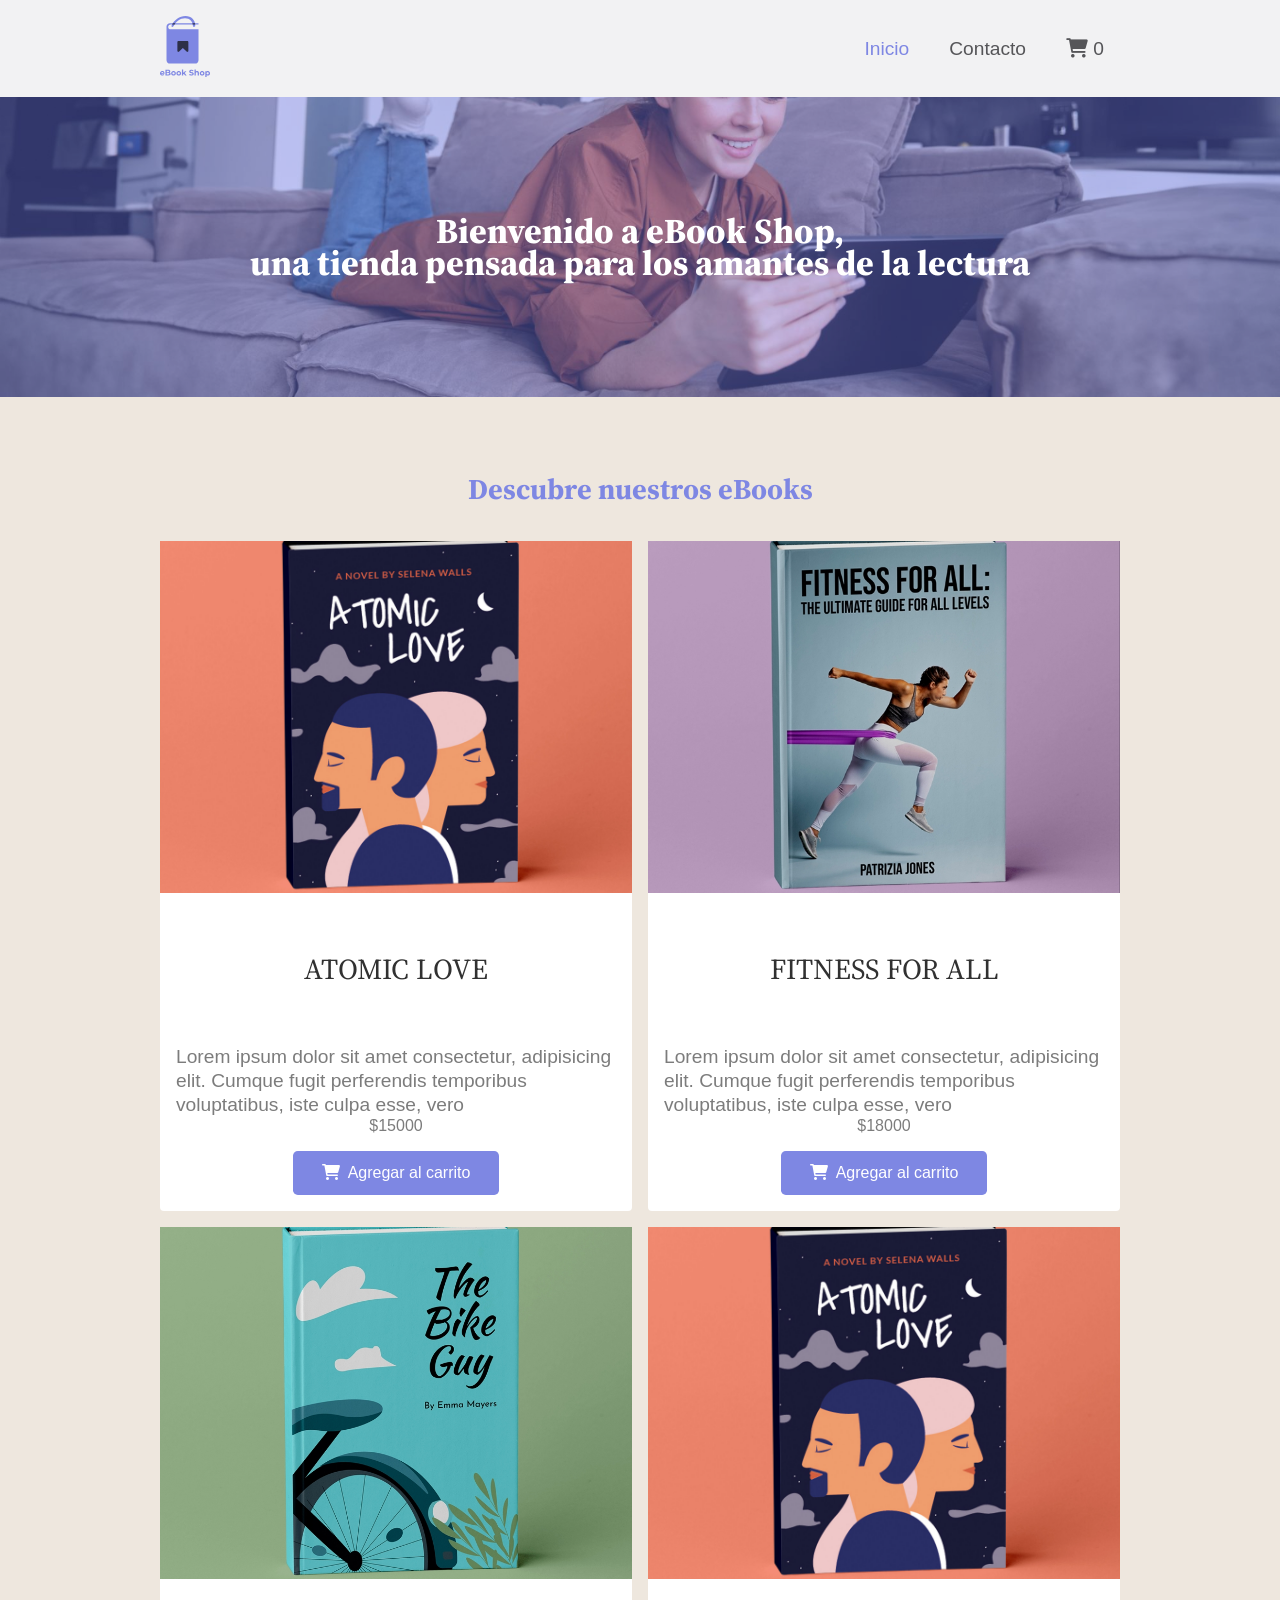
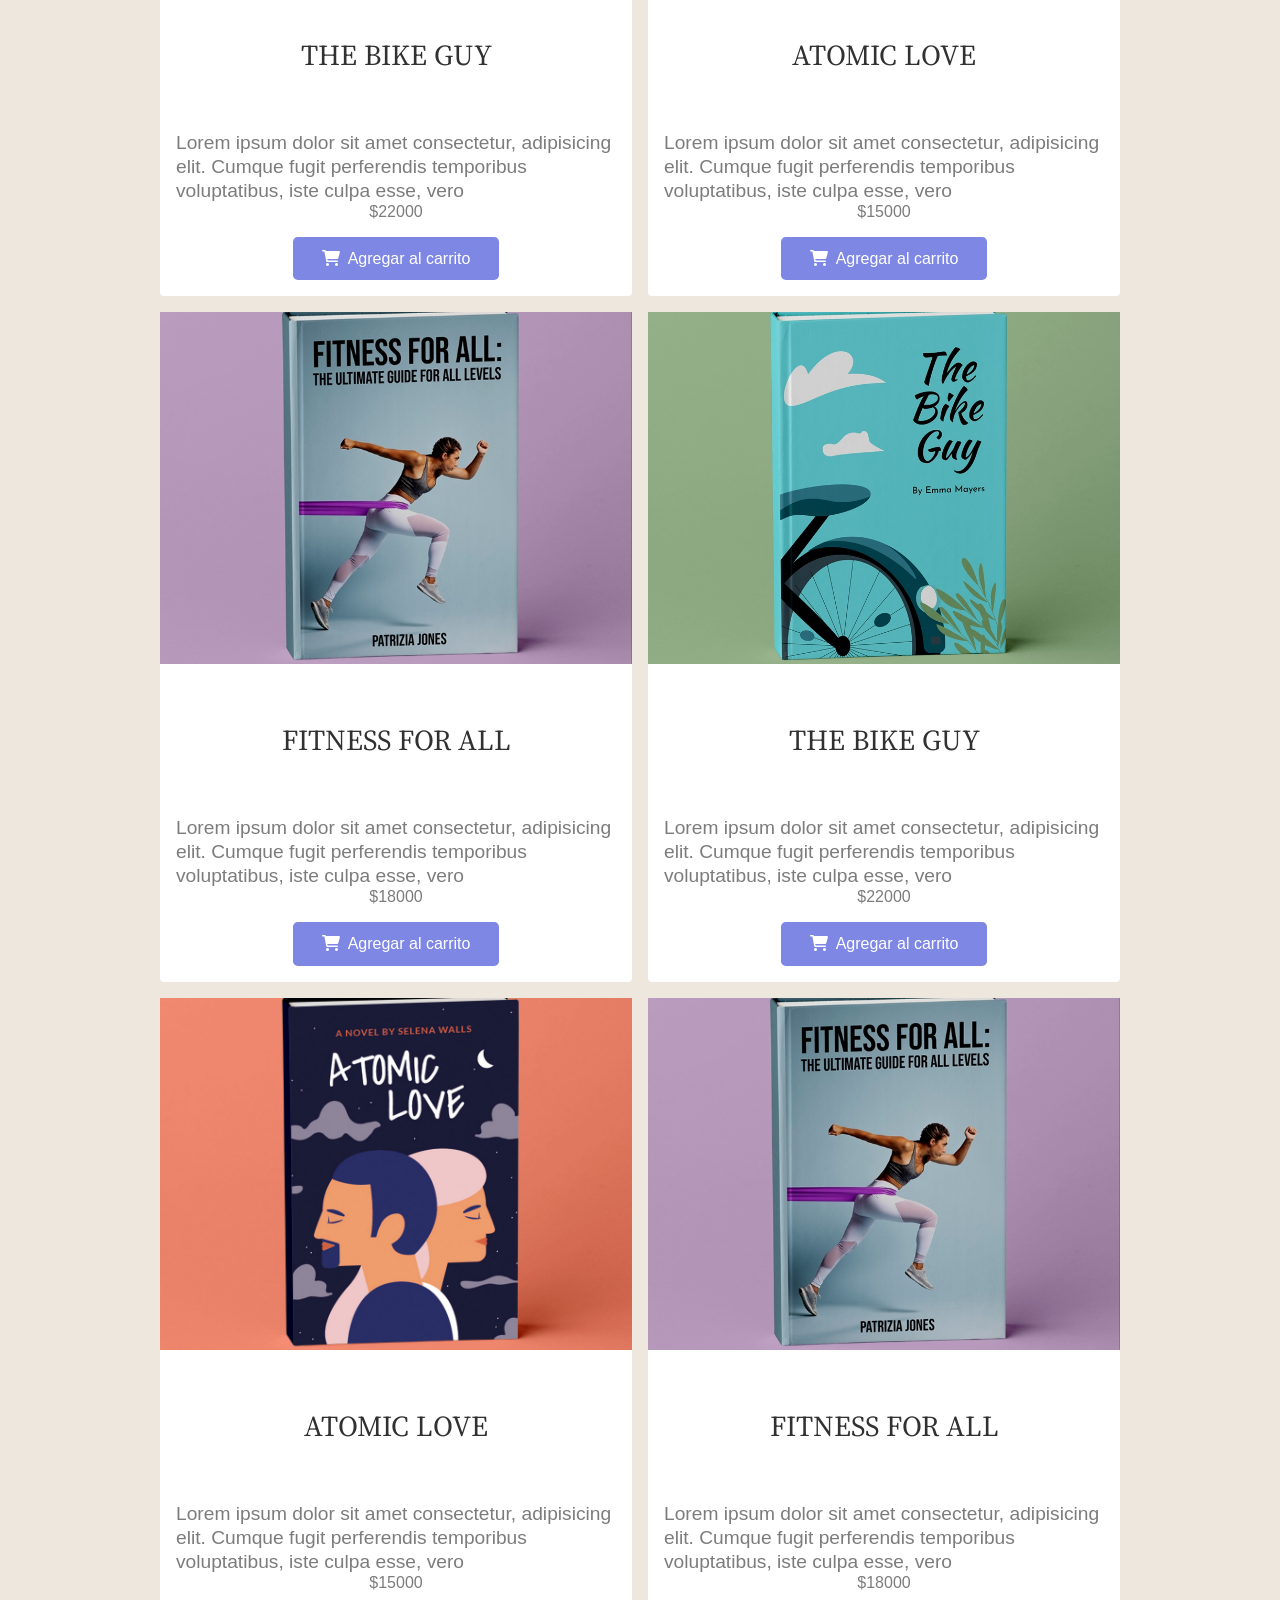
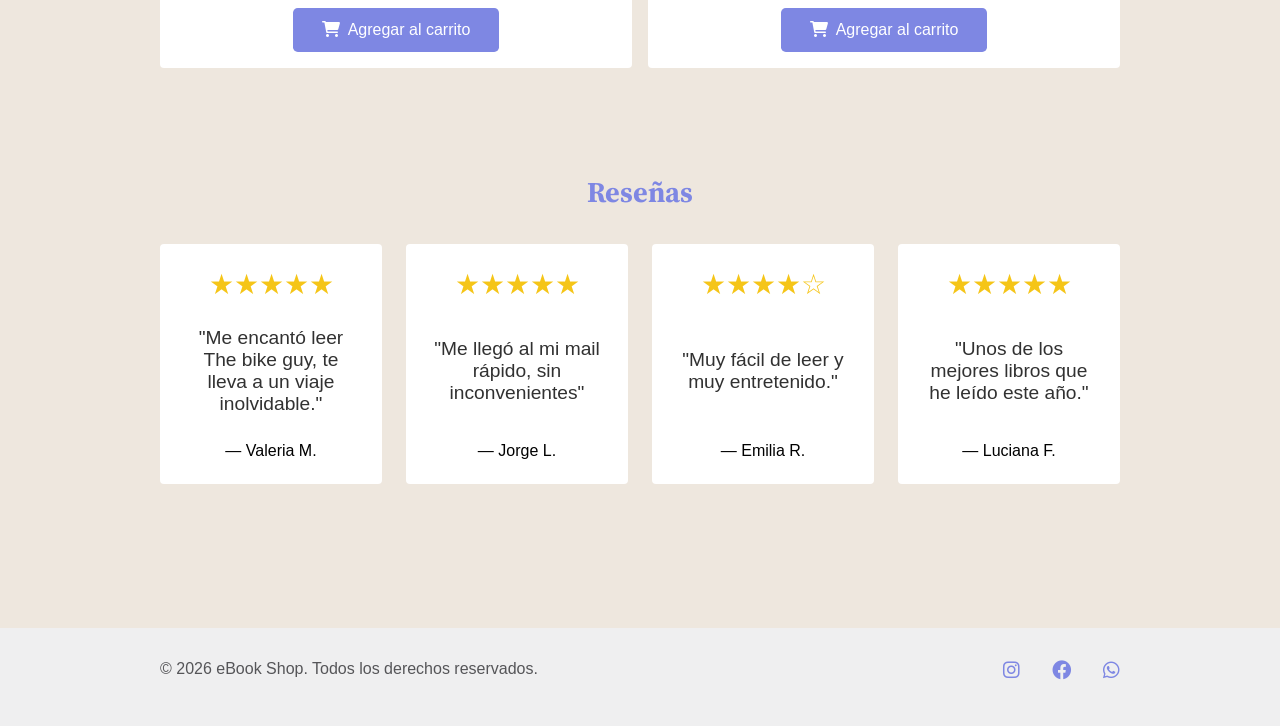
==== commit de98b77f: "fix: corregir argumento indefinido en la invocación de renderizarProductos" ====
--- a/index.html
+++ b/index.html
@@ -136,7 +136,6 @@
     </footer>
 
     <script type="module" src="./js/index.js"></script>
-    <script type="module" src="./js/productos.js"></script>
 </body>
 
 </html>
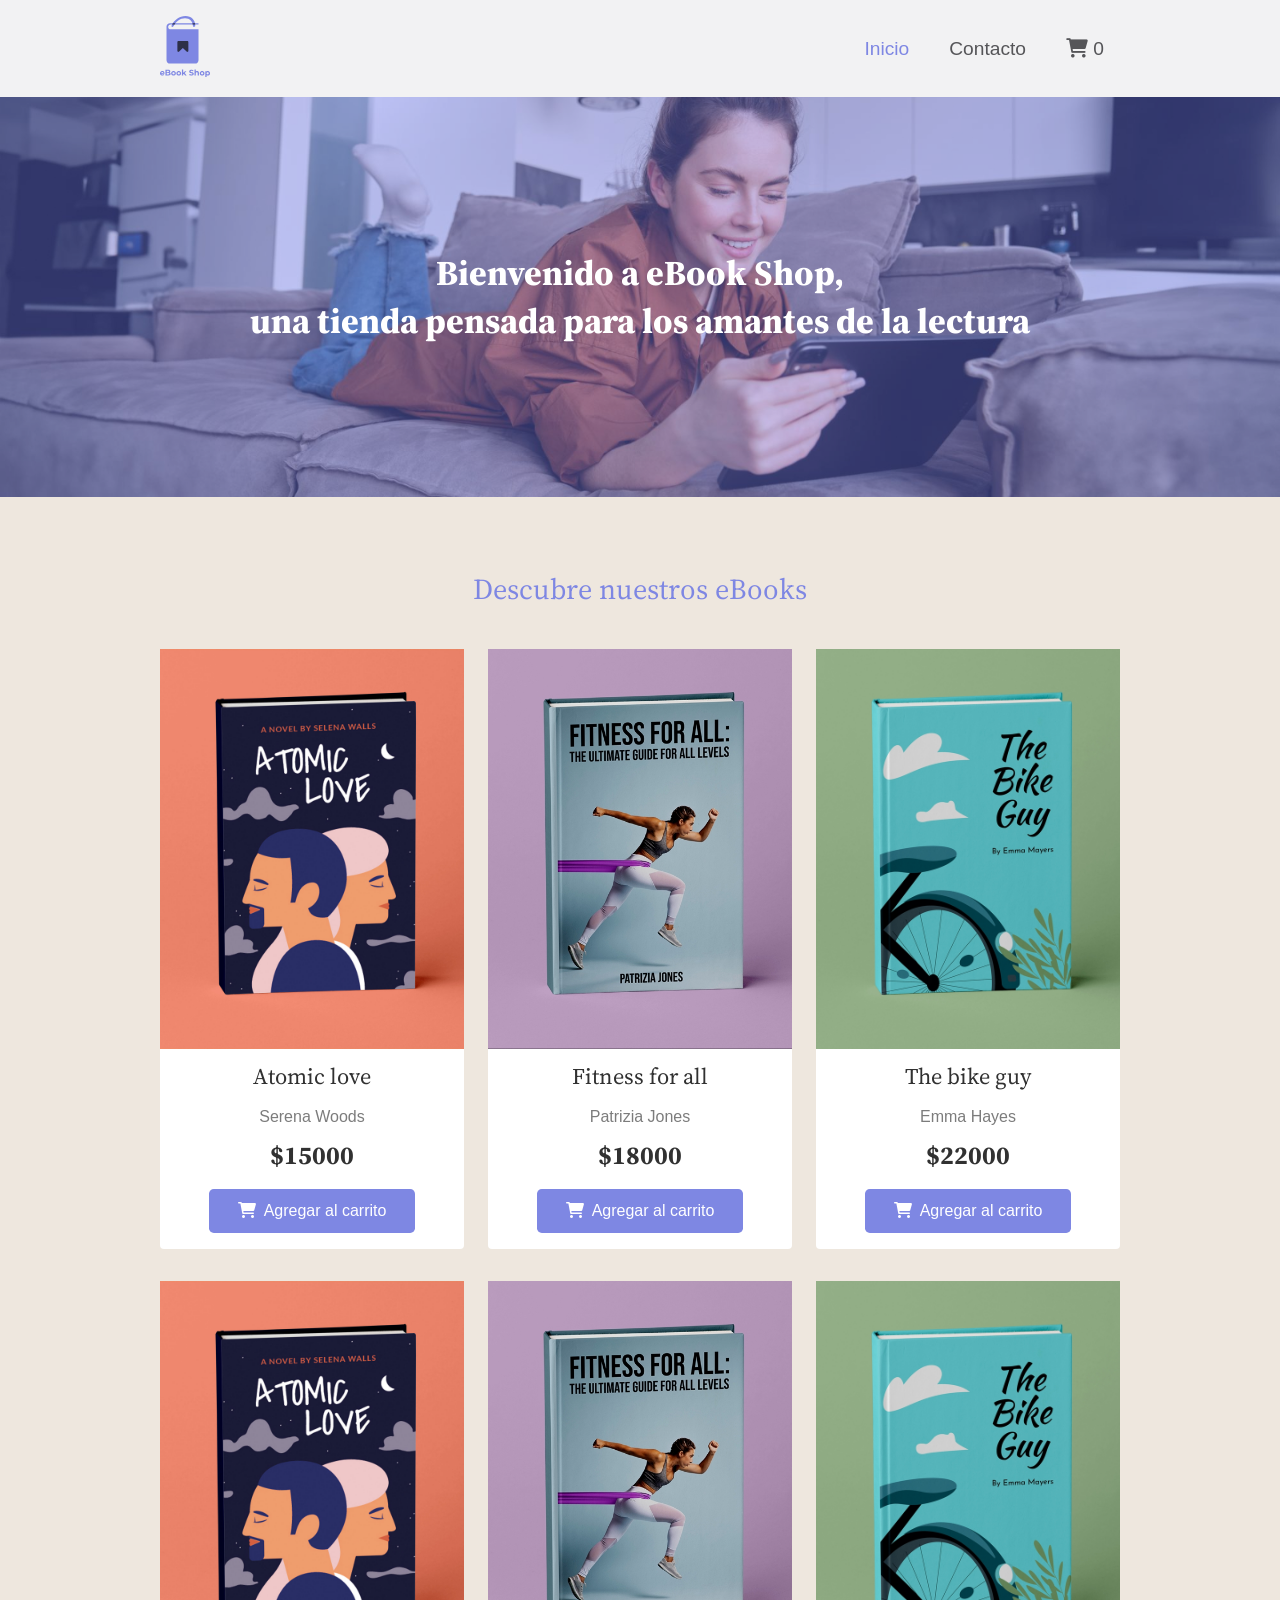
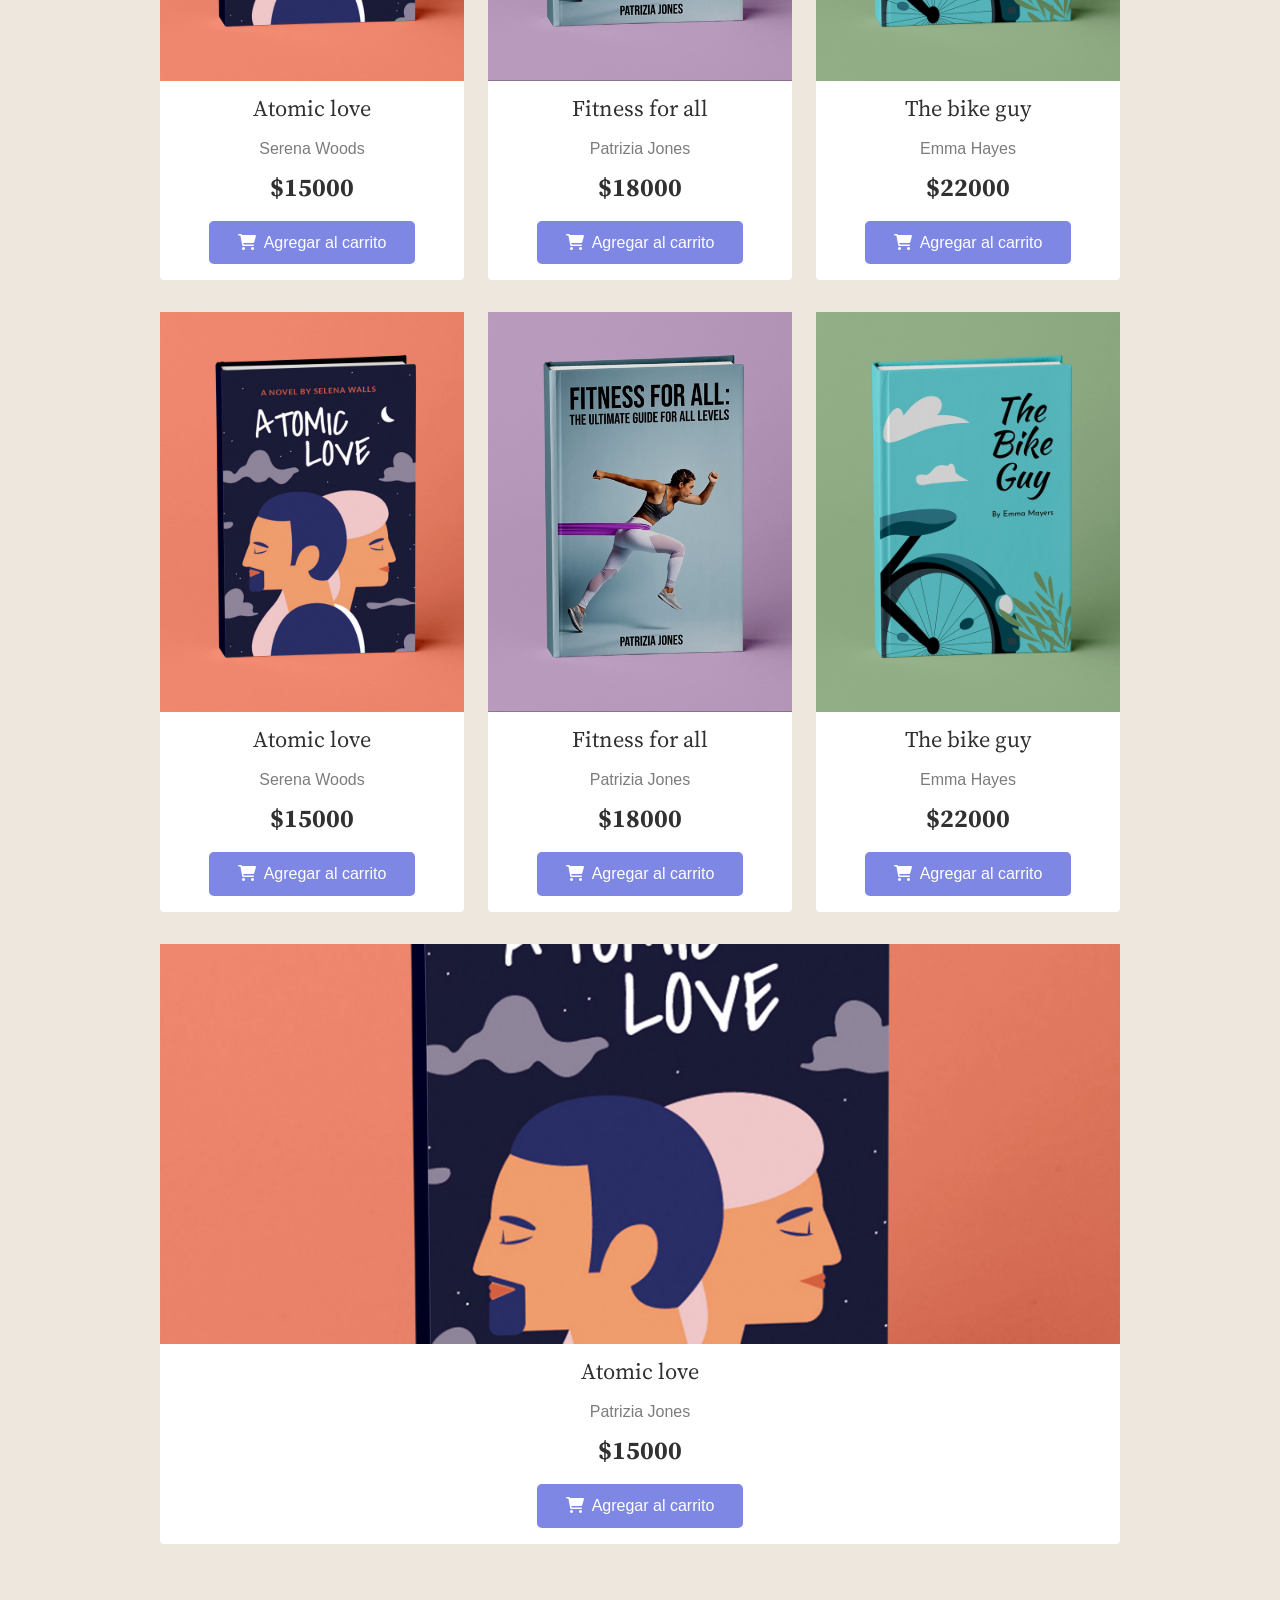
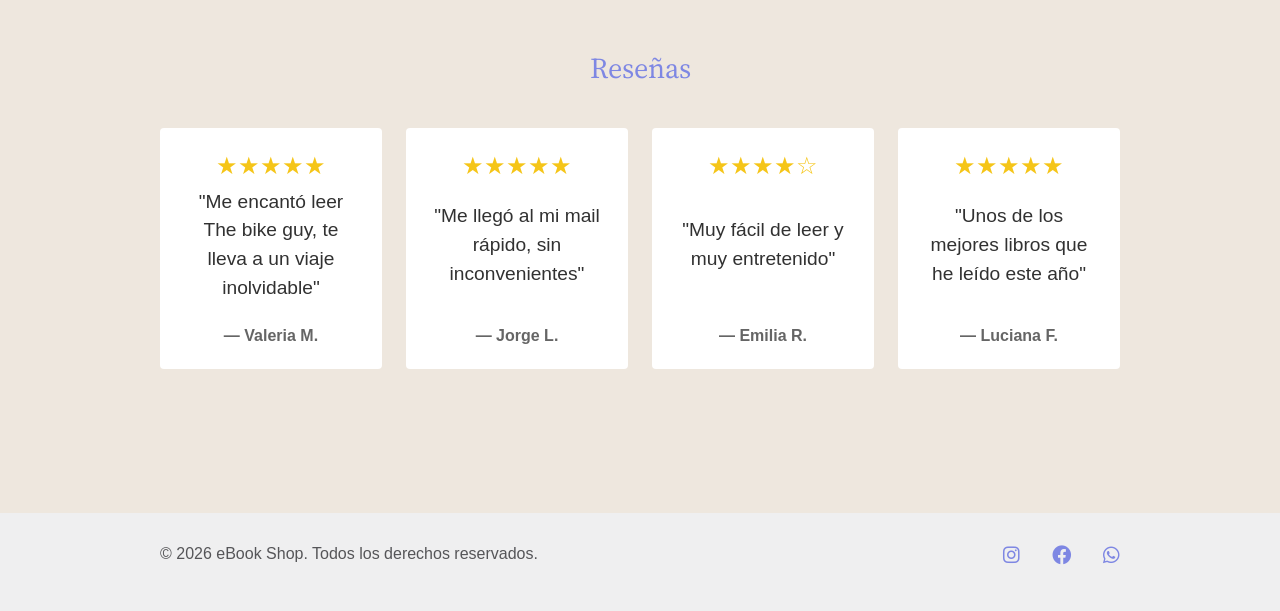
==== commit 09cd016c: "Design: Mejoras en la interfaz de usuario de múltiples vistas - Reestructuración de la página de con" ====
--- a/index.html
+++ b/index.html
@@ -4,7 +4,9 @@
 <head>
     <meta charset="UTF-8" />
     <meta name="viewport" content="width=device-width, initial-scale=1.0" />
-    <title>Mi tienda</title>
+    <title>eBook Shop</title>
+    <meta name="description" content="Tienda de ebooks para los amantes de la lectura.">
+    <meta name="keywords" content="ebooks, tienda, lectura, libros digitales">
     <link rel="stylesheet" href="./css/style.css">
     <link rel="stylesheet" href="https://cdnjs.cloudflare.com/ajax/libs/font-awesome/6.0.0/css/all.min.css">
     <link rel="stylesheet" href="https://cdnjs.cloudflare.com/ajax/libs/font-awesome/6.0.0-beta3/css/all.min.css">
@@ -38,60 +40,8 @@
             <h2 class="titulo-section">Descubre nuestros eBooks</h2>
 
             <div id="contenedor-productos" class="box-productos">
-                <!-- <article class="producto text-secondary">
-                    <img src="./img/atomic-love.jpg" alt="Libro Atomic Love" />
-                    <div>
-                        <h3 class="producto__titulo">Atomic love</h3>
-                        <p class="producto__descripcion">
-                            Lorem ipsum dolor sit amet consectetur, adipisicing elit. Cumque
-                            fugit perferendis temporibus voluptatibus, iste culpa esse, vero
-                        </p>
-                        <p class="producto__precio">$15000</p>
-                    </div>
-                    <button class="btn bg-secondary btn-primary "><i class="fa-solid fa-cart-shopping"></i> Agregar al carrito</button>
-                </article>
-
-                <article class="producto text-secondary">
-                    <img src="./img/fitness-for-all.jpg" alt="Libro Fitness for all" />
-                    <div>
-                        <h3 class="producto__titulo">Fitness for all</h3>
-                        <p class="producto__descripcion">
-                            Lorem ipsum dolor sit amet consectetur, adipisicing elit. Cumque
-                            fugit perferendis temporibus voluptatibus, iste culpa esse, vero
-                        </p>
-                        <p class="producto__precio">$18000</p>
-                    </div>
-                    <button class="btn bg-secondary btn-primary "><i class="fa-solid fa-cart-shopping"></i> Agregar al carrito</button>
-                </article>
-
-                <article class="producto text-secondary">
-                    <img src="./img/the-bike-guy.jpg" alt="Libro The bike guy" />
-                    <div>
-                        <h3 class="producto__titulo">The bike guy</h3>
-                        <p class="producto__descripcion">
-                            Lorem ipsum dolor sit amet consectetur, adipisicing elit. Cumque
-                            fugit perferendis temporibus voluptatibus, iste culpa esse, vero
-                        </p>
-                        <p class="producto__precio">$22000</p>
-                    </div>
-                    <button class="btn bg-secondary btn-primary "><i class="fa-solid fa-cart-shopping"></i> Agregar al carrito</button>
-                </article>
-                <article class="producto text-secondary">
-                    <img src="./img/atomic-love.jpg" alt="Libro Atomic love" />
-                    <div>
-                        <h3 class="producto__titulo">Atomic love</h3>
-                        <p class="producto__descripcion">
-                            Lorem ipsum dolor sit amet consectetur, adipisicing elit. Cumque
-                            fugit perferendis temporibus voluptatibus, iste culpa esse, vero
-                        </p>
-                        <p class="producto__precio">$12000</p>
-                    </div>
-                    <button class="btn bg-secondary btn-primary "><i class="fa-solid fa-cart-shopping"></i> Agregar al carrito</button>
-                </article> -->
-
-
+                <!-- Listado de productos -->
             </div>
-
 
         </section>
 
@@ -101,7 +51,7 @@
             <div class="box-resenas">
                 <article class="card-resena">
                     <p class="estrellas">★★★★★</p>
-                    <p class="resena">"Me encantó leer The bike guy, te lleva a un viaje inolvidable."</p>
+                    <p class="resena">"Me encantó leer The bike guy, te lleva a un viaje inolvidable"</p>
                     <p class="autor">— Valeria M.</p>
                 </article>
                 <article class="card-resena">
@@ -111,12 +61,12 @@
                 </article>
                 <article class="card-resena">
                     <p class="estrellas">★★★★☆</p>
-                    <p class="resena">"Muy fácil de leer y muy entretenido."</p>
+                    <p class="resena">"Muy fácil de leer y muy entretenido"</p>
                     <p class="autor">— Emilia R.</p>
                 </article>
                 <article class="card-resena">
                     <p class="estrellas">★★★★★</p>
-                    <p class="resena">"Unos de los mejores libros que he leído este año."</p>
+                    <p class="resena">"Unos de los mejores libros que he leído este año"</p>
                     <p class="autor">— Luciana F.</p>
                 </article>
             </div>
--- a/css/style.css
+++ b/css/style.css
@@ -39,9 +39,7 @@
     align-items: center;
 }
 
-
-
-
+/* Encabezados */
 h1,
 h2,
 h3,
@@ -60,12 +58,11 @@
 
 h2 {
     font-size: 2.5rem;
-    font-weight: 700;
+    font-weight: 400;
     line-height: 1.5rem;
     margin: 3rem 0;
 }
 
-
 a {
     text-decoration: none;
 }
@@ -79,9 +76,9 @@
 }
 
 .parrafo,
-.producto__descripcion {
+.producto__autor {
     color: #7c7c7c;
-    font-size: 1.2rem;
+    font-size: 1rem;
     line-height: 1.5rem;
     margin-top: 1rem;
 }
@@ -94,7 +91,7 @@
     color: #7c7c7c;
 }
 
-/*Botones */
+/* Botones */
 .btn {
     padding: 0.8rem 1.8rem;
     border: none;
@@ -109,10 +106,38 @@
     background-color: #7e87e3;
 }
 
+.btn-primary:hover {
+    background-color: #9199f5;
+}
+
 .btn-secondary {
     color: #8670ec;
-}
-
+    background-color: #f2f2f3;
+}
+
+.btn-secondary:hover {
+    background-color: #ddddff;
+}
+
+.btn-eliminar-carrito {
+    color: #313131;
+    border: #313131 solid 1px;
+    background-color: #ffffff;
+}
+
+.btn-elimiar-carrito:hover {
+    color: #7e87e3;
+    border: #7e87e3 solid 1px;
+    opacity: 0.5;
+}
+
+.btn-vaciar-carrito {
+    background-color: #ff856f;
+}
+
+.btn-vaciar-carrito:hover {
+    background-color: #ff6f55;
+}
 
 
 /*Menú de navegación*/
@@ -202,13 +227,14 @@
     background-image: url("../img/banner.jpg");
     background-repeat: no-repeat;
     background-size: cover;
-    height: 300px;
+    height: 400px;
     background-position: center bottom;
     position: relative;
     z-index: 1;
     display: flex;
     align-items: center;
     justify-content: center;
+    object-fit: cover;
 }
 
 .banner-inicio::after {
@@ -224,9 +250,6 @@
 
 /*Sección título*/
 
-.box-titulo {
-    background-color: #7e87e3;
-}
 
 .titulo {
     color: #ffffff;
@@ -234,14 +257,15 @@
     text-align: center;
     z-index: 3;
     position: relative;
+    line-height: 3rem;
 }
 
 .titulo-section {
     font-size: 1.8rem;
     color: #7e87e3;
     text-align: center;
-    margin-bottom: 2.5rem;
-    font-weight: bold;
+    margin-bottom: 3rem;
+    font-weight: 400;
 }
 
 /*
@@ -252,7 +276,7 @@
 .box-productos {
     display: flex;
     flex-direction: row;
-    gap: 1rem;
+    gap: 2rem 1.5rem;
     justify-content: center;
     flex-wrap: wrap;
 }
@@ -264,7 +288,7 @@
     align-items: center;
     justify-content: space-between;
     border-radius: 4px;
-    flex: 1 1 350px;
+    flex: 1 1 250px;
     padding-bottom: 1rem;
 }
 
@@ -277,20 +301,20 @@
 
 .producto img {
     width: 100%;
-    height: 22rem;
+    height: 25rem;
     object-fit: cover;
 }
 
 .producto__titulo {
-    font-size: 1.8rem;
+    font-size: 1.4rem;
     color: #313131;
-    text-transform: uppercase;
     font-weight: 400;
-}
-
-.producto .price {
+    margin: 0;
+}
+
+.producto__precio {
     color: #313131;
-    font-size: 2rem;
+    font-size: 1.6rem;
     font-weight: bold;
     margin-top: 0.5rem;
     font-family: "Source Serif 4", serif;
@@ -323,36 +347,110 @@
     display: flex;
     flex-direction: column;
     align-items: center;
+    border-radius: 4px;
+    width: 100%;
+    min-height: 220px;
+    padding: 1.5rem;
     justify-content: space-between;
-    border-radius: 4px;
-    width: 100%;
-    min-height: 240px;
-    padding: 1.5rem;
 }
 
 .estrellas {
     color: #f5c518;
-    font-size: 1.75rem;
+    font-size: 1.5rem;
+    margin-bottom: 0.5rem;
 }
 
 .resena {
     color: #313131;
     font-size: 1.2rem;
+    line-height: 1.5;
     text-align: center;
+    margin-bottom: 1.5rem;
+}
+
+.autor {
+    font-weight: bold;
+    opacity: 0.6;
+}
+
+/*
+==================================================================================
+=                                    Contacto                                    =
+==================================================================================
+*/
+
+/*Banner secciones*/
+
+.banner-seccion {
+    height: auto;
+    padding: 3rem 10rem 0rem 10rem;
+}
+
+.banner-seccion__titulo {
+    color: #555558;
+    font-size: 2.2rem;
+    font-weight: 700;
+    text-align: left;
+    width: 100%;
+    padding-left: 1rem;
+    margin: 0;
+}
+
+.box-contacto {
+    display: flex;
+    flex-direction: row;
+    align-items: flex-start;
+    gap: 5rem;
+    margin: 3rem auto;
+
+}
+
+.box-contacto__titulo {
+    color: #8670ec;
+    font-size: 1.5rem;
+    font-weight: 400;
+    text-align: left;
+    width: 100%;
     margin: 1rem 0;
 }
 
-/*
-==================================================================================
-=                                    Contacto                                    =
-==================================================================================
-*/
+.box-contacto__info {
+    display: flex;
+    flex-direction: column;
+    justify-content: flex-start;
+    width: 40%;
+}
+
+.box-contacto__info h2.box-contacto_titulo {
+    font-size: 1.75rem;
+    color: #5b44b3;
+    margin-bottom: 1rem;
+}
+
+.box-contacto__info p {
+    font-size: 1rem;
+    line-height: 1.6;
+    color: #495057;
+    margin-bottom: 1.5rem;
+}
+
+.box-contacto__info .info-detalles p {
+    display: flex;
+    align-items: center;
+    gap: 0.5rem;
+    margin-bottom: 0.75rem;
+    font-size: 0.95rem;
+}
+
+.box-contacto__form {
+    width: 60%;
+}
+
 
 .form {
     background-color: #7e87e3;
     padding: 2rem;
     border-radius: 4px;
-    max-width: 500px;
     margin: 0 auto;
 }
 
@@ -360,7 +458,8 @@
     display: block;
     margin-bottom: 0.5rem;
     color: #ffffff;
-    font-weight: bold;
+    font-size: 1.1rem;
+    font-weight: 400;
     padding-bottom: 0.5rem;
 }
 
@@ -368,8 +467,9 @@
     width: 100%;
     padding: 0.8rem;
     margin-bottom: 1rem;
+    font-size: 1rem;
+    font-weight: 400;
     border: none;
-    border-radius: 4px;
     margin-top: 0.5rem;
     background-color: transparent;
     margin: none;
@@ -381,6 +481,7 @@
     width: 100%;
     padding: 0.8rem;
     margin-bottom: 1rem;
+    font-size: 1rem;
     border: none;
     border-radius: 4px;
     resize: vertical;
@@ -392,13 +493,55 @@
 
 }
 
+.form__input:focus,
+.form__textarea:focus {
+    outline: none;
+    border: 0 0 1px 0px solid #ffffff;
+    box-shadow: 0 0 8px rgba(127, 80, 255, 0.637);
+}
+
+::placeholder {
+    color: #ffffff;
+    opacity: 0.8;
+}
+
+.form__button {
+    width: 100%;
+}
+
 /*
 ==================================================================================
 =                                    Carrito                                     =
 ==================================================================================
 */
 
-
+.contenedor-carrito article {
+    display: flex;
+    flex-direction: row;
+    align-items: center;
+    justify-content: space-between;
+    gap: 1rem;
+    padding: 1rem;
+    border-bottom: 1px solid #ccc;
+    flex: 1 1 100%;
+    width: 100%;
+}
+
+.contenedor-carrito article img {
+    height: 100px;
+    width: 100px;
+}
+
+
+.contenedor-carrito .producto__titulo {
+    font-size: 1.3rem;
+}
+
+.contenedor-carrito .producto__precio {
+    font-size: 1.5rem;
+    font-weight: 700;
+    color: #7e87e3;
+}
 
 /*
 ==================================================================================
